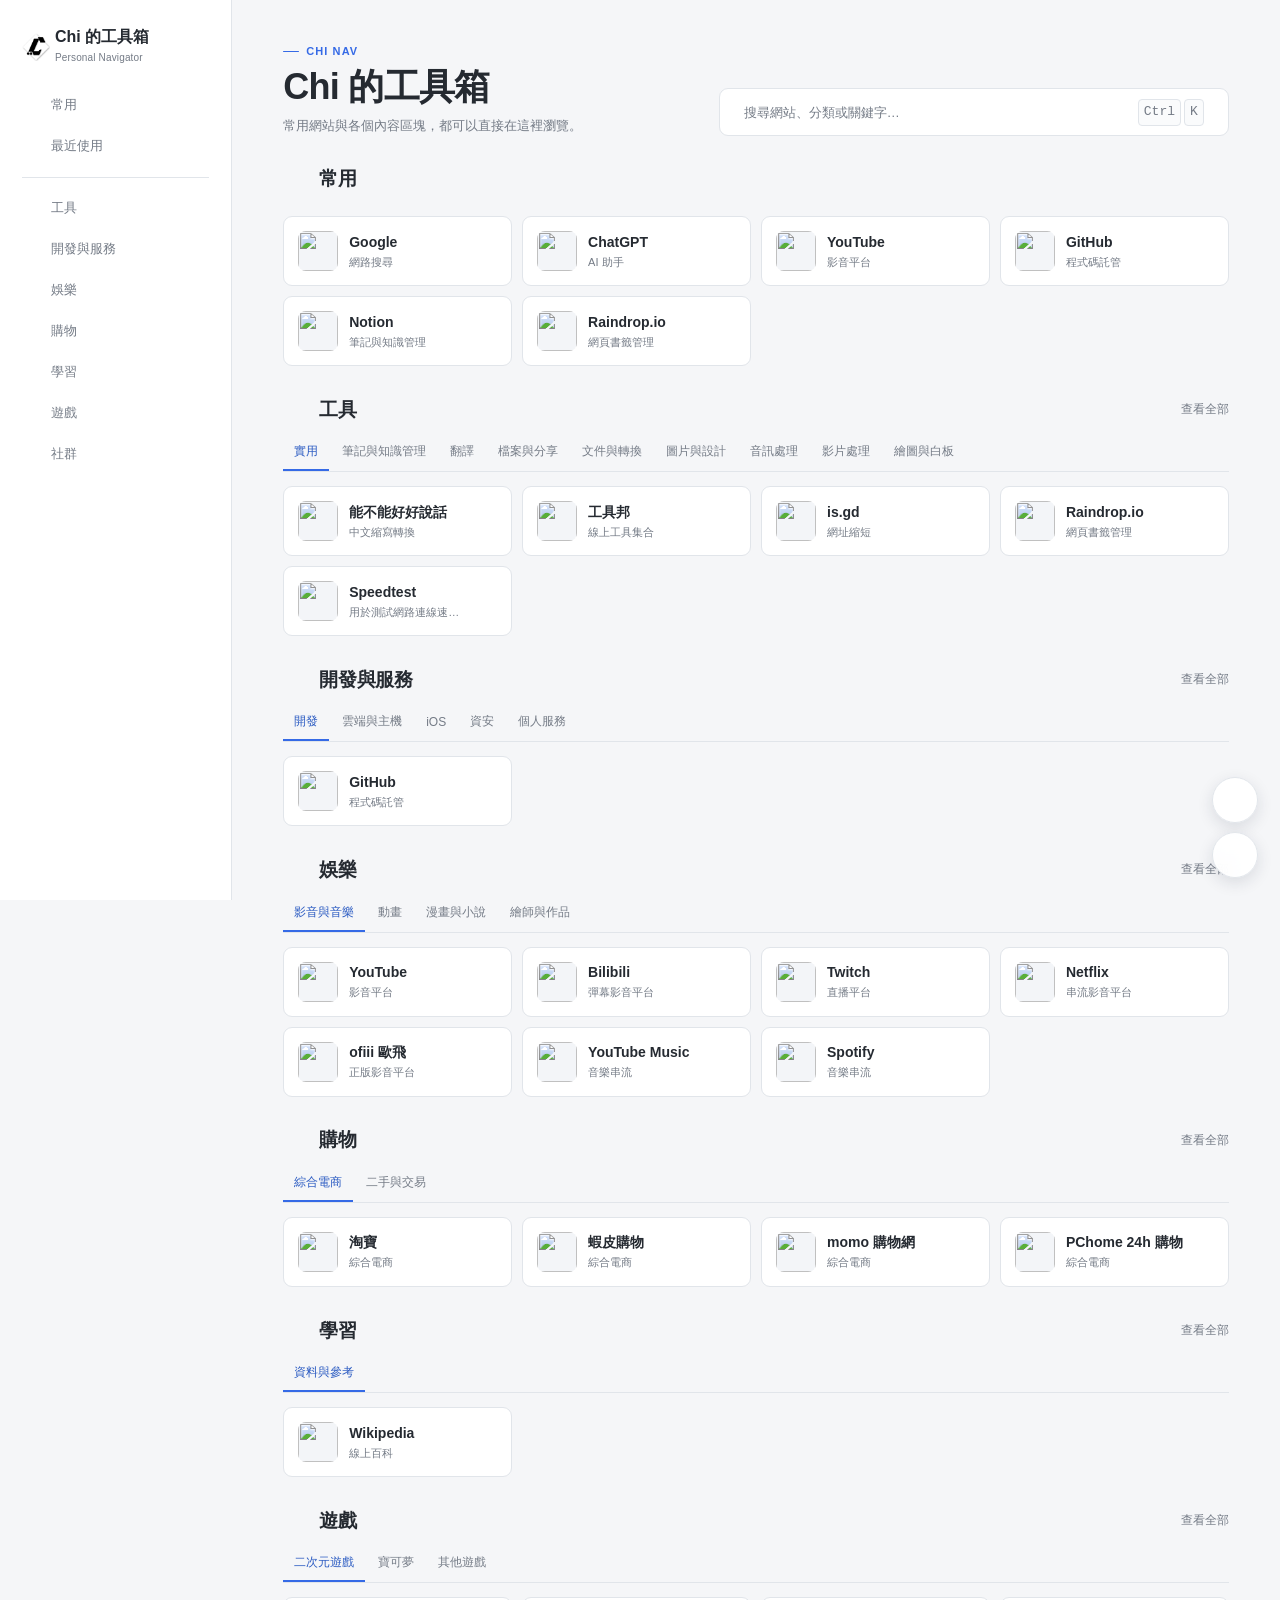
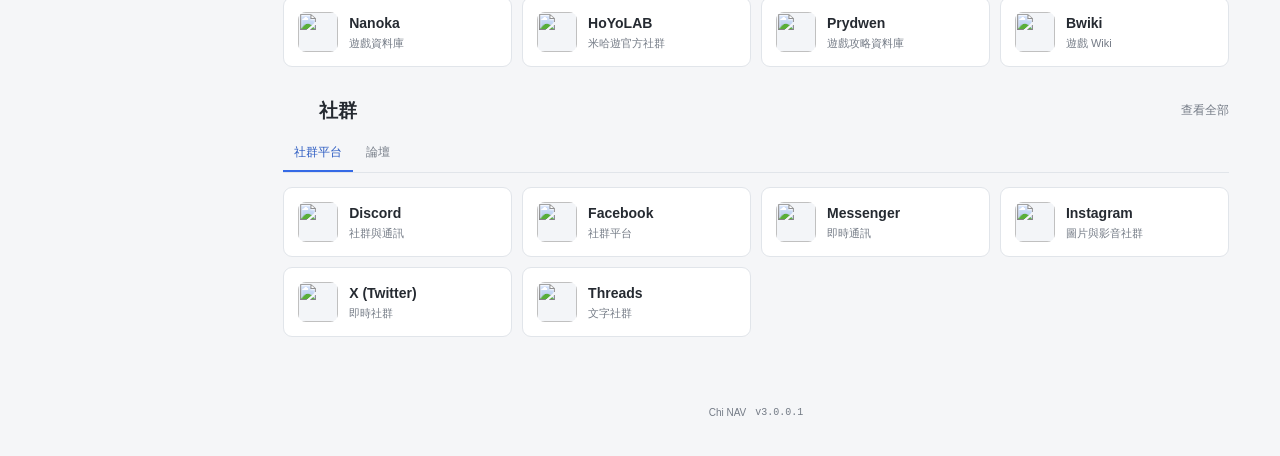
==== index.html @ 9d5bc35b "chore: sync NAV version" ====
<!DOCTYPE html>
<html lang="zh-TW">
<head>
<meta charset="UTF-8">
<meta name="viewport" content="width=device-width, initial-scale=1.0">
<meta name="theme-color" content="#f5f6f8">
<meta name="description" content="Chi 的個人網站導航與常用工具箱">
<meta name="apple-mobile-web-app-capable" content="yes">
<meta name="apple-mobile-web-app-status-bar-style" content="default">
<meta name="apple-mobile-web-app-title" content="Chi NAV">
<meta name="mobile-web-app-capable" content="yes">
<meta name="application-name" content="Chi NAV">
<link rel="manifest" href="manifest.json?v=3.0.0.1">
<link rel="icon" type="image/png" href="assets/icon/icon-wb.png?v=3.0.0.1">
<link rel="apple-touch-icon" href="assets/icon/icon-wb.png?v=3.0.0.1">
<title>Chi 的工具箱</title>
<link rel="stylesheet" href="https://cdnjs.cloudflare.com/ajax/libs/font-awesome/3.0.0.1/css/all.min.css" crossorigin="anonymous" referrerpolicy="no-referrer">
<link rel="stylesheet" href="css/style.css?v=3.0.0.1">
<link rel="stylesheet" href="css/responsive.css?v=3.0.0.1">
<link rel="stylesheet" href="css/theme.css?v=3.0.0.1">
<link rel="stylesheet" href="css/update.css?v=3.0.0.1">
<link rel="stylesheet" href="css/card-tooltip.css?v=3.0.0.1">
<link rel="stylesheet" href="css/enhancements.css?v=3.0.0.1">
<link rel="stylesheet" href="css/loading.css?v=3.0.0.1">
<link rel="stylesheet" href="css/category-page.css?v=3.0.0.1">
<link rel="stylesheet" href="css/design-system.css?v=3.0.0.1">
<link rel="stylesheet" href="css/card-layout.css?v=3.0.0.1">
<script src="js/theme.js?v=3.0.0.1"></script>
</head>
<body>
<aside class="sidebar">
  <div class="brand" id="brand-home" role="button" tabindex="0" aria-label="回到首頁"><div class="brand-mark"><img class="brand-icon brand-icon-light" src="assets/icon/icon-bw.png" alt=""><img class="brand-icon brand-icon-dark" src="assets/icon/icon-wb.png" alt=""><i class="fa-solid fa-grip-lines-vertical sidebar-open-icon" aria-hidden="true"></i></div><div><h1>Chi 的工具箱</h1><p>Personal Navigator</p></div></div>
  <button class="sidebar-toggle" id="sidebar-toggle" type="button" aria-label="收合側邊欄" title="收合側邊欄"><i class="fa-solid fa-grip-lines-vertical" aria-hidden="true"></i></button>
  <nav class="nav-menu" id="js-nav-menu" aria-label="網站分類"></nav>
</aside>
<main id="home" class="main-content">
  <header class="topbar"><div class="page-intro"><span class="eyebrow">CHI NAV</span><h2>Chi 的工具箱</h2><p>常用網站與各個內容區塊，都可以直接在這裡瀏覽。</p></div><div class="search-box" role="search"><i class="fa-solid fa-magnifying-glass" aria-hidden="true"></i><input id="search-input" type="search" placeholder="搜尋網站、分類或關鍵字…" autocomplete="off" aria-label="搜尋網站、分類或關鍵字"><button class="search-clear" id="search-clear" type="button" aria-label="清除搜尋"><i class="fa-solid fa-xmark"></i></button><span class="shortcut"><kbd>Ctrl</kbd><kbd>K</kbd></span><span id="search-result-info" aria-live="polite"></span></div></header>
  <div id="js-main-content" aria-live="polite" aria-busy="true"><div class="app-loading" role="status" aria-label="正在載入 NAV"><div class="app-loading-stage"><div class="app-loading-ring app-loading-ring-a"></div><div class="app-loading-ring app-loading-ring-b"></div><div class="app-loading-core"><span class="app-loading-logo">◇</span></div><div class="app-loading-orbit-dot app-loading-orbit-dot-a"></div><div class="app-loading-orbit-dot app-loading-orbit-dot-b"></div><div class="app-loading-orbit-dot app-loading-orbit-dot-c"></div></div><div class="app-loading-brand">Chi NAV</div><div class="app-loading-text">正在準備你的導航<span class="app-loading-ellipsis" aria-hidden="true"><i></i><i></i><i></i></span></div><div class="app-loading-progress" aria-hidden="true"><span></span></div></div></div>
  <footer class="site-footer"><span>Chi NAV</span><span id="site-version">v3.0.0.1</span></footer>
</main>
<div class="command-palette" id="command-palette" aria-hidden="true"><div class="command-backdrop" data-command-close></div><section class="command-dialog" role="dialog" aria-modal="true" aria-labelledby="command-title"><div class="command-head"><i class="fa-solid fa-terminal" aria-hidden="true"></i><span id="command-title" class="sr-only">搜尋網站與指令</span><input id="command-input" type="search" placeholder="輸入網站、分類或指令…" autocomplete="off" aria-label="Command Palette"><button type="button" data-command-close aria-label="關閉"><i class="fa-solid fa-xmark"></i></button></div><div class="command-hint" id="command-hint">↑ ↓ 選擇　·　Enter 開啟　·　Esc 關閉</div><div class="command-results" id="command-results"></div></section></div>
<div class="toast" id="js-toast" role="status"><div class="toast-title"><i class="fa-solid fa-circle-check" aria-hidden="true"></i><span>腳本已複製</span></div><div class="toast-desc">請到對應網頁開啟 Console 後貼上執行。</div></div>
<div class="update-toast" id="update-toast" role="status" aria-live="polite"><div><strong>發現新版本</strong><span id="update-version">網站已更新</span></div><div class="update-actions"><button id="update-reload" type="button">立即更新</button><button id="update-close" type="button" class="update-close" aria-label="關閉更新提示">關閉</button></div></div>
<script src="js/utils.js?v=3.0.0.1"></script><script src="js/data.js?v=3.0.0.1"></script><script src="js/storage.js?v=3.0.0.1"></script><script src="js/update.js?v=3.0.0.1"></script><script src="js/search.js?v=3.0.0.1"></script><script src="js/navigation.js?v=3.0.0.1"></script><script src="js/render.js?v=3.0.0.1"></script><script src="js/app.js?v=3.0.0.1"></script><script src="js/card-tooltip.js?v=3.0.0.1"></script><script src="js/bootstrap.js?v=3.0.0.1"></script>
</body>
</html>
---- css/style.css ----
:root{color-scheme:light;--bg:#f4f6f8;--surface:#ffffff;--surface-soft:#f8fafc;--surface-tint:#f1f5fb;--border:#d9e0e8;--border-hover:#b8c4d3;--text:#202832;--muted:#697586;--accent:#356ae6;--accent-soft:#edf3ff;--accent-strong:#2453bd;--gold:#c28b18;--success:#2d7d51;--rose:#c45d78;--teal:#16847b;--purple:#7656b3;--shadow:0 5px 18px rgba(31,48,71,.07)}html[data-theme="dark"]{color-scheme:dark;--bg:#15181d;--surface:#1d2229;--surface-soft:#222831;--surface-tint:#202832;--border:#303945;--border-hover:#475465;--text:#e8ecf2;--muted:#9aa5b4;--accent:#7fa6ff;--accent-soft:#253653;--accent-strong:#a9c2ff;--gold:#e2b54f;--success:#67bd8c;--rose:#e88aa0;--teal:#54c2b8;--purple:#b19be5;--shadow:0 7px 22px rgba(0,0,0,.24)}*{box-sizing:border-box;margin:0;padding:0}html{scroll-behavior:smooth}body{min-height:100vh;background:radial-gradient(circle at 88% 0%,rgba(53,106,230,.055),transparent 28%),var(--bg);color:var(--text);font-family:-apple-system,BlinkMacSystemFont,"Segoe UI",Roboto,"Helvetica Neue",Arial,"Microsoft JhengHei",sans-serif;line-height:1.6;transition:background-color .18s,color .18s}.sidebar{position:fixed;left:0;top:0;bottom:0;width:232px;padding:22px 14px;background:color-mix(in srgb,var(--surface) 94%,var(--accent-soft));border-right:1px solid var(--border);z-index:20;overflow-y:auto;display:flex;flex-direction:column}.brand{display:flex;align-items:center;gap:11px;padding:5px 8px 22px;cursor:pointer}.brand-mark{width:38px;height:38px;border:0;border-radius:10px;display:grid;place-items:center;background:linear-gradient(135deg,var(--accent),#6e8fe8);color:#fff;font-weight:800;font-size:16px;box-shadow:0 4px 10px rgba(53,106,230,.2)}.brand h1{font-size:16px;line-height:1.25;font-weight:750}.brand p{margin-top:3px;color:var(--muted);font-size:10px}.nav-menu{display:flex;flex-direction:column;gap:3px;flex:1}.nav-item{display:flex;align-items:center;gap:10px;min-height:39px;padding:8px 10px;border-radius:8px;color:var(--muted);text-decoration:none;font-size:13px;cursor:pointer;transition:.16s}.nav-item i{width:17px;text-align:center;font-size:12px;color:var(--muted);transition:.16s}.nav-item:hover{background:var(--surface-tint);color:var(--text)}.nav-item.active{background:var(--accent-soft);color:var(--accent-strong);font-weight:700;box-shadow:inset 3px 0 0 var(--accent)}.nav-item.active i{color:var(--accent)}.nav-divider{height:1px;background:var(--border);margin:9px 8px}.theme-control{margin-top:auto;padding:13px 8px 2px;border-top:1px solid var(--border)}.theme-label{display:block;margin-bottom:7px;color:var(--muted);font-size:10px;font-weight:700;letter-spacing:.4px}.theme-select{width:100%;height:35px;padding:0 30px 0 10px;border:1px solid var(--border);border-radius:8px;background:var(--surface);color:var(--text);font:600 11px inherit;outline:0;cursor:pointer}.theme-select:focus{border-color:var(--accent);box-shadow:0 0 0 3px var(--accent-soft)}main{position:relative;margin-left:232px;width:calc(100% - 232px);max-width:1540px;padding:42px clamp(24px,4vw,64px) 38px;min-height:100vh;display:flex;flex-direction:column}.topbar{display:grid;grid-template-columns:minmax(0,1fr) minmax(320px,510px);align-items:end;gap:38px;margin-bottom:27px}.eyebrow{display:inline-flex;align-items:center;gap:7px;color:var(--accent);font-size:10px;font-weight:750;letter-spacing:1.35px;margin-bottom:7px}.eyebrow:before{content:"";width:18px;height:2px;border-radius:2px;background:var(--accent)}.page-intro h2{font-size:clamp(29px,3vw,40px);line-height:1.12;letter-spacing:-.8px;font-weight:760}.page-intro p{margin-top:8px;color:var(--muted);font-size:13px}.search-box{height:48px;display:flex;align-items:center;gap:10px;padding:0 12px 0 14px;background:var(--surface);border:1px solid var(--border);border-radius:10px;box-shadow:0 3px 12px rgba(31,48,71,.045);transition:.16s}.search-box:focus-within{border-color:#9bb2e5;box-shadow:0 0 0 3px var(--accent-soft)}.search-box>i{color:var(--accent);font-size:13px}.search-box input{min-width:0;flex:1;border:0;outline:0;background:transparent;color:var(--text);font-size:13px}.search-box input::placeholder{color:var(--muted)}.shortcut{display:flex;gap:3px}.shortcut kbd{padding:2px 5px;border:1px solid var(--border);border-radius:4px;color:var(--muted);background:var(--surface-soft);font:10px/1.2 inherit;white-space:nowrap}#search-result-info{color:var(--muted);font-size:10px;white-space:nowrap}.page-tabs{display:flex;gap:6px;overflow-x:auto;padding:2px 1px 12px;margin-bottom:6px;scrollbar-width:none}.page-tab{display:inline-flex;align-items:center;gap:6px;flex:0 0 auto;padding:8px 12px;border:1px solid var(--border);border-radius:8px;background:var(--surface);color:var(--muted);font:650 12px/1.2 inherit;cursor:pointer;transition:.16s}.page-tab:hover{border-color:var(--border-hover);color:var(--text);transform:translateY(-1px)}.page-tab.active{border-color:#a8bde8;background:var(--accent-soft);color:var(--accent-strong);box-shadow:0 2px 8px rgba(53,106,230,.08)}.page-tab i{font-size:10px}.section{margin-bottom:28px;scroll-margin-top:20px}.section-header{display:flex;align-items:center;gap:9px;margin-bottom:13px;font-size:19px;font-weight:750}.section-header i{color:var(--accent);font-size:13px}.home-block{position:relative;overflow:hidden;margin:0 0 22px;padding:20px;background:var(--surface);border:1px solid var(--border);border-radius:12px;box-shadow:var(--shadow)}.home-block:before{content:"";position:absolute;left:0;top:0;width:100%;height:3px;background:linear-gradient(90deg,var(--accent),var(--teal),var(--purple));opacity:.8}.home-block-header{display:flex;align-items:flex-end;justify-content:space-between;gap:16px;margin-bottom:13px;padding-top:2px}.home-block-eyebrow{display:block;color:var(--muted);font-size:9px;font-weight:700;letter-spacing:1.2px;margin-bottom:3px}.home-block-header h3{display:flex;align-items:center;gap:8px;font-size:18px;line-height:1.25}.home-block-header h3 i{color:var(--accent);font-size:13px}.home-block-page{padding:4px 7px;border-radius:5px;background:var(--surface-tint);color:var(--muted);font-size:9px;font-weight:700;white-space:nowrap}.home-block-tabs{display:flex;gap:5px;overflow-x:auto;padding:0 1px 10px;margin-bottom:1px;scrollbar-width:none;border-bottom:1px solid var(--border)}.home-block-body>.game-frame,.home-block-body>.content-frame{margin:0}.home-block-body .content-frame,.home-block-body .game-frame{padding:16px;background:var(--surface-tint);border:1px solid transparent;box-shadow:none;border-radius:8px}.home-block .grid{grid-template-columns:repeat(auto-fill,minmax(220px,1fr))}.term-container{margin-bottom:24px}.term-title{display:flex;align-items:center;gap:7px;margin-bottom:9px;color:var(--muted);font-size:12px;font-weight:700}.term-title:before{content:"";width:4px;height:4px;border-radius:50%;background:var(--teal)}.grid{display:grid;grid-template-columns:repeat(auto-fill,minmax(240px,1fr));gap:10px}.content-frame,.game-frame,.search-result-frame{background:var(--surface);border:1px solid var(--border);border-radius:10px;padding:18px;box-shadow:0 2px 10px rgba(31,48,71,.035)}.game-frame{background:var(--surface-tint);border-color:var(--border)}.game-frame-title{display:flex;align-items:center;gap:8px;margin-bottom:15px;font-size:17px;font-weight:750}.game-frame-title i{color:var(--accent)}.game-frame-title small{margin-left:2px;padding:3px 6px;border-radius:5px;background:var(--surface);color:var(--muted);font-size:9px;font-weight:700}.card{position:relative;min-width:0;width:100%;height:100%;padding:13px;background:var(--surface);border:1px solid var(--border);border-radius:9px;color:var(--text);cursor:pointer;display:flex;flex-direction:column;justify-content:flex-start;gap:7px;transition:.16s}.card:hover{background:var(--surface);border-color:#aebbd0;transform:translateY(-2px);box-shadow:0 7px 18px rgba(31,48,71,.08)}.card-top{display:flex;align-items:center;gap:9px;min-width:0;padding-right:34px}.card-logo-container{width:32px;height:32px;flex:0 0 32px;border-radius:8px;display:grid;place-items:center;overflow:hidden;background:var(--surface-tint)}.card-logo{display:block;width:100%;height:100%;object-fit:cover}.avatar-fallback{width:100%;height:100%;display:grid;place-items:center;font-size:13px;font-weight:700}.card-title{min-width:0;font-size:13px;font-weight:700;line-height:1.35;overflow-wrap:anywhere;word-break:break-word}.card-desc{min-width:0;color:var(--muted);font-size:11.5px;line-height:1.5;display:-webkit-box;-webkit-box-orient:vertical;-webkit-line-clamp:2;overflow:hidden;overflow-wrap:anywhere;word-break:break-word}.favorite-btn{position:absolute;top:8px;right:8px;width:26px;height:26px;border:0;border-radius:7px;background:transparent;color:var(--muted);display:grid;place-items:center;cursor:pointer;font-size:12px;z-index:2}.favorite-btn:hover{background:var(--accent-soft);color:var(--gold)}.favorite-btn.is-favorite{color:var(--gold)}.copy-badge{position:absolute;right:8px;bottom:8px;padding:2px 5px;border-radius:4px;background:var(--surface-tint);color:var(--muted);font-size:8px;font-weight:700}.quick-section{margin-bottom:28px}.quick-section .section-header{font-size:16px;margin-bottom:11px}.quick-section .grid{grid-template-columns:repeat(auto-fill,minmax(220px,1fr))}.quick-section .card{border-color:var(--border)}.empty-state{padding:24px 14px;border:1px dashed var(--border);border-radius:8px;color:var(--muted);font-size:12px;text-align:center}.site-footer{margin-top:auto;padding:38px 0 7px;display:flex;justify-content:center;align-items:center;gap:9px;color:var(--muted);font-size:10px}.site-footer span:last-child{color:var(--muted);font-family:ui-monospace,SFMono-Regular,Menlo,monospace}.toast{position:fixed;right:20px;bottom:20px;width:min(340px,calc(100vw - 28px));padding:12px 14px;background:var(--surface);border:1px solid var(--border);border-left:3px solid var(--success);border-radius:9px;box-shadow:0 10px 30px rgba(0,0,0,.14);transform:translateY(150%);opacity:0;transition:.2s;z-index:100}.toast.show{transform:translateY(0);opacity:1}.toast-title{display:flex;gap:7px;align-items:center;font-size:12px;font-weight:700}.toast-title i{color:var(--success)}.toast-desc{margin-top:3px;color:var(--muted);font-size:10px}.app-loading{min-height:360px;display:flex;flex-direction:column;align-items:center;justify-content:center;text-align:center;color:var(--muted);user-select:none}.app-loading-orbit{position:relative;width:82px;height:82px;display:grid;place-items:center;margin-bottom:14px}.app-loading-orbit:before{content:"";position:absolute;inset:7px;border:1px solid var(--border);border-top-color:var(--accent);border-right-color:color-mix(in srgb,var(--accent) 35%,transparent);border-radius:50%;animation:app-loading-spin 1.7s linear infinite}.app-loading-orbit:after{content:"";position:absolute;inset:17px;border:1px dashed color-mix(in srgb,var(--accent) 32%,transparent);border-radius:50%;animation:app-loading-spin-reverse 2.8s linear infinite}.app-loading-icon{position:relative;z-index:2;color:var(--accent);font-size:31px;font-weight:500;line-height:1;animation:app-loading-breathe 1.8s ease-in-out infinite}.app-loading-dot{position:absolute;width:5px;height:5px;border-radius:50%;background:var(--accent);animation:app-loading-dot 1.4s ease-in-out infinite}.app-loading-dot:nth-of-type(1){top:1px;left:50%;transform:translateX(-50%);animation-delay:0s}.app-loading-dot:nth-of-type(2){right:4px;bottom:16px;animation-delay:.18s}.app-loading-dot:nth-of-type(3){left:4px;bottom:16px;animation-delay:.36s}.app-loading-brand{font-size:14px;font-weight:750;letter-spacing:1.1px;color:var(--text);margin-bottom:2px}.app-loading-text{display:flex;align-items:baseline;justify-content:center;min-height:20px;font-size:11px;color:var(--muted)}.app-loading-ellipsis{display:inline-flex;gap:3px;margin-left:4px;vertical-align:middle}.app-loading-ellipsis i{width:3px;height:3px;border-radius:50%;background:currentColor;opacity:.25;animation:app-loading-pulse 1.2s ease-in-out infinite}.app-loading-ellipsis i:nth-child(2){animation-delay:.16s}.app-loading-ellipsis i:nth-child(3){animation-delay:.32s}@keyframes app-loading-spin{to{transform:rotate(360deg)}}@keyframes app-loading-spin-reverse{to{transform:rotate(-360deg)}}@keyframes app-loading-breathe{0%,100%{transform:scale(.92);opacity:.72}50%{transform:scale(1.08);opacity:1}}@keyframes app-loading-dot{0%,100%{transform:scale(.7);opacity:.35}50%{transform:scale(1.25);opacity:1}}@keyframes app-loading-pulse{0%,100%{transform:translateY(0);opacity:.25}50%{transform:translateY(-2px);opacity:1}}@media (prefers-reduced-motion:reduce){.app-loading-orbit:before,.app-loading-orbit:after,.app-loading-icon,.app-loading-dot,.app-loading-ellipsis i{animation:none}}
---- css/responsive.css ----
@media(max-width:1050px){.sidebar{width:204px}main{margin-left:204px;width:calc(100% - 204px)}.topbar{grid-template-columns:1fr}.search-box{max-width:none}.grid{grid-template-columns:repeat(auto-fill,minmax(220px,1fr))}}
@media(max-width:720px){body{overflow-x:hidden;background:var(--bg)}.sidebar{position:sticky;top:0;bottom:auto;width:100%;height:auto;padding:10px 12px;background:var(--surface);border-right:0;border-bottom:1px solid var(--border)}.brand{padding:0 3px 10px}.brand-mark{width:32px;height:32px;border-radius:8px;font-size:14px}.brand h1{font-size:15px}.brand p{display:none}.nav-menu{flex:initial;flex-direction:row;gap:3px;overflow-x:auto;overflow-y:hidden;scrollbar-width:none;padding-bottom:1px}.nav-menu::-webkit-scrollbar{display:none}.nav-item{flex:0 0 auto;min-height:34px;padding:7px 9px;border-radius:6px;font-size:12px}.nav-item i{display:none}.nav-divider{display:none}.theme-control{margin-top:8px;padding:8px 3px 0;border-top:1px solid var(--border)}.theme-label{display:inline-block;margin:0 7px 0 0}.theme-select{width:calc(100% - 58px);height:32px;vertical-align:middle}.theme-select option{background:var(--surface);color:var(--text)}main{margin-left:0;width:100%;padding:24px 13px 22px;min-height:calc(100vh - 95px)}.topbar{gap:17px;margin-bottom:15px}.page-intro h2{font-size:28px}.page-intro p{font-size:12px}.search-box{height:44px;padding-left:12px}.shortcut{display:none!important}.page-tabs{margin-bottom:4px;padding-bottom:9px}.page-tab{padding:7px 10px;font-size:11px}.section{margin-bottom:20px}.home-block{margin-bottom:14px;padding:13px;border-radius:9px}.home-block-header{margin-bottom:10px}.home-block-header h3{font-size:16px}.home-block-eyebrow{font-size:8px}.home-block-page{font-size:8px}.home-block-tabs{padding-bottom:9px}.home-block-body .content-frame,.home-block-body .game-frame{padding:12px;border-radius:6px}.home-block .grid{grid-template-columns:1fr}.grid{grid-template-columns:1fr;gap:8px}.content-frame,.game-frame,.search-result-frame{padding:13px;border-radius:8px}.game-frame-title{margin-bottom:12px;font-size:15px}.term-container{margin-bottom:20px}.card{width:100%;min-width:0;padding:12px;border-radius:8px}.card-top{width:100%;min-width:0;padding-right:32px;align-items:flex-start}.card-logo-container{width:30px;height:30px;flex-basis:30px}.card-title{font-size:13px;line-height:1.45;white-space:normal;overflow:visible}.card-desc{font-size:11px;line-height:1.5}.favorite-btn{top:8px;right:8px}.copy-badge{right:8px;bottom:8px}.site-footer{padding:30px 0 5px;font-size:9px}.toast{right:14px;bottom:14px}}
@media(prefers-reduced-motion:reduce){html{scroll-behavior:auto}.card,.nav-item,.search-box,.favorite-btn,.page-tab{transition:none}}
---- css/theme.css ----
:root{--bg:#f5f6f8;--surface:#fff;--surface-soft:#fafbfc;--surface-tint:#f5f7fa;--border:#e5e8ed;--border-hover:#c8d0da;--text:#20252d;--muted:#707987;--accent:#356ae6;--accent-soft:#edf3ff;--accent-strong:#356ae6;--shadow:0 2px 10px rgba(24,36,54,.055)}
html[data-theme="dark"]{--bg:#17191d;--surface:#1e2126;--surface-soft:#23272d;--surface-tint:#20242a;--border:#30353d;--border-hover:#4a5360;--text:#edf0f4;--muted:#9da5b1;--accent:#82a7ff;--accent-soft:#263653;--accent-strong:#82a7ff;--shadow:0 4px 14px rgba(0,0,0,.22)}
body{background:var(--bg);color:var(--text)}
.sidebar{background:var(--surface);border-right:1px solid var(--border);box-shadow:none}.brand{padding-bottom:25px}.brand-mark{background:var(--text);box-shadow:none;border-radius:9px}.brand p{letter-spacing:.15px}.nav-menu{gap:2px}.nav-item{color:var(--muted);border-radius:7px}.nav-item i{color:currentColor}.nav-item:hover{background:var(--surface-soft);color:var(--text)}.nav-item.active{background:var(--accent-soft);color:var(--accent);box-shadow:none}.nav-divider{background:var(--border)}main{background:var(--bg)}.eyebrow{color:var(--accent)}.eyebrow:before{background:var(--accent)}.page-intro h2{letter-spacing:-.6px}.page-intro p{color:var(--muted)}
.search-box{background:var(--surface);border:1px solid var(--border);box-shadow:var(--shadow);border-radius:9px}.search-box:focus-within{border-color:color-mix(in srgb,var(--accent) 50%,var(--border));box-shadow:0 0 0 3px var(--accent-soft)}.search-box>i{color:var(--muted)}.search-box input{color:var(--text)}.shortcut kbd{border-color:var(--border);background:var(--surface-soft)}.page-tabs{border-bottom:1px solid var(--border)}.page-tab{background:transparent;border-color:transparent;color:var(--muted);border-radius:7px}.page-tab:hover{background:var(--surface);border-color:var(--border);color:var(--text);transform:none}.page-tab.active{background:var(--accent-soft);border-color:transparent;color:var(--accent);box-shadow:none}
.section{margin-bottom:38px}.section-header{font-size:20px;margin-bottom:17px}.section-header i{color:var(--accent)}.home-block{margin:0 0 32px;padding:0;background:transparent;border:0;border-radius:0;box-shadow:none;overflow:visible}.home-block:before{display:none}.home-block-header{margin-bottom:12px;padding:0;align-items:baseline}.home-block-eyebrow{color:var(--muted);font-size:9px;letter-spacing:1.1px}.home-block-header h3{font-size:18px}.home-block-header h3 i{color:var(--muted)}.home-block-page{background:transparent;color:var(--muted);padding:0}.home-block-tabs{border-bottom:1px solid var(--border);padding-bottom:8px;margin-bottom:10px}.home-block-body{padding:0}.home-block-body>.content-frame,.home-block-body>.game-frame{background:transparent;border:0;box-shadow:none;padding:0;border-radius:0}.home-block .grid{grid-template-columns:repeat(auto-fill,minmax(225px,1fr))}.term-container{margin-bottom:27px}.term-title{font-size:12px;color:var(--muted);margin-bottom:10px}.term-title:before{width:5px;height:5px;background:var(--accent)}
.content-frame,.game-frame,.search-result-frame{background:transparent;border:0;box-shadow:none;border-radius:0;padding:0}.game-frame{background:transparent}.game-frame-title{font-size:16px;margin-bottom:12px}.game-frame-title i{color:var(--muted)}.game-frame-title small{background:var(--surface);border:1px solid var(--border)}.grid{gap:9px}.card{background:var(--surface);border:1px solid var(--border);border-radius:9px;box-shadow:var(--shadow);padding:13px;transition:transform .16s ease,box-shadow .16s ease,border-color .16s ease,background-color .16s ease}.card:hover{background:var(--surface);border-color:color-mix(in srgb,var(--accent) 24%,var(--border));transform:translateY(-2px);box-shadow:0 6px 18px rgba(24,36,54,.09)}.card-logo-container{background:var(--surface-soft)}.card-desc{color:var(--muted)}.favorite-btn{color:#9aa2ad}.favorite-btn:hover{background:var(--accent-soft)}.copy-badge{background:var(--surface-soft);color:var(--muted)}.quick-section .section-header{font-size:16px}.empty-state{border-color:var(--border);background:var(--surface-soft)}.site-footer{color:var(--muted);padding-top:42px}.toast{background:var(--surface);border-color:var(--border)}
.floating-actions{position:fixed;right:22px;bottom:22px;display:flex;flex-direction:column;gap:9px;z-index:2147483647;pointer-events:none;isolation:isolate}.floating-actions .back-to-top,.floating-actions .theme-float{pointer-events:auto}.floating-actions .back-to-top,.floating-actions .theme-float button{width:46px;height:46px;border:1px solid var(--border);border-radius:50%;background:color-mix(in srgb,var(--surface) 92%,transparent);color:var(--muted);display:grid;place-items:center;padding:0;cursor:pointer;box-shadow:0 5px 16px rgba(24,36,54,.12);backdrop-filter:blur(10px);-webkit-backdrop-filter:blur(10px);transition:transform .18s ease,background-color .18s ease,border-color .18s ease,color .18s ease,box-shadow .18s ease}.floating-actions .back-to-top:hover,.floating-actions .theme-float button:hover{transform:translateY(-2px);background:var(--surface);border-color:color-mix(in srgb,var(--accent) 28%,var(--border));color:var(--text);box-shadow:0 8px 20px rgba(24,36,54,.16)}.floating-actions .back-to-top i,.floating-actions .theme-float button i{font-size:14px}.floating-actions .theme-float button[data-theme="light"]{color:#b17800}.floating-actions .theme-float button[data-theme="dark"]{color:#6f8fdd}.floating-actions .theme-float button[data-theme="system"]{color:var(--accent)}.floating-actions .back-to-top:active,.floating-actions .theme-float button:active{transform:scale(.94)}
@media(max-width:720px){.sidebar{background:var(--surface);border-bottom:1px solid var(--border)}main{background:var(--bg)}.home-block{margin-bottom:26px}.home-block-header h3{font-size:16px}.floating-actions{right:14px;bottom:14px;gap:8px}.floating-actions .back-to-top,.floating-actions .theme-float button{width:43px;height:43px}.floating-actions .back-to-top i,.floating-actions .theme-float button i{font-size:13px}}
@media(prefers-reduced-motion:reduce){.card,.floating-actions .back-to-top,.floating-actions .theme-float button{transition:none}}
---- css/update.css ----
.update-toast{position:fixed;right:88px;bottom:20px;display:flex;align-items:center;gap:16px;padding:12px 14px;background:var(--surface);border:1px solid var(--border);border-left:3px solid var(--accent);border-radius:10px;box-shadow:0 10px 30px rgba(0,0,0,.14);transform:translateY(150%);opacity:0;pointer-events:none;transition:.2s;z-index:2147483646}.update-toast.show{transform:translateY(0);opacity:1;pointer-events:auto}.update-toast strong{display:block;font-size:12px}.update-toast span{display:block;margin-top:2px;color:var(--muted);font-size:10px}.update-actions{display:flex;align-items:center;gap:7px}.update-toast button{border:1px solid var(--accent);border-radius:7px;padding:7px 10px;background:var(--accent);color:#fff;font:650 11px inherit;cursor:pointer;white-space:nowrap}.update-toast button:hover{filter:brightness(.96)}.update-toast button:disabled{opacity:.7;cursor:wait}.update-toast .update-close{border-color:var(--border);background:var(--surface-soft);color:var(--muted)}.update-toast .update-close:hover{background:var(--surface);color:var(--text);filter:none}@media(max-width:720px){.update-toast{left:13px;right:68px;bottom:13px;justify-content:space-between;gap:10px}.update-actions{flex-shrink:0}}
---- css/card-tooltip.css ----
.home-block{overflow:visible}
.grid{overflow:visible}
.card{overflow:visible}
@media (hover:hover) and (pointer:fine){
  .card.has-url-tooltip:hover{z-index:30}
  .card-url-tooltip{
    position:absolute;
    left:0;
    top:calc(100% + 8px);
    z-index:40;
    width:max-content;
    max-width:min(420px,calc(100vw - 32px));
    padding:7px 10px;
    border:1px solid var(--border);
    border-radius:7px;
    background:var(--surface);
    color:var(--muted);
    box-shadow:0 8px 20px rgba(31,48,71,.12);
    font:500 10px/1.4 ui-monospace,SFMono-Regular,Menlo,Monaco,Consolas,"Liberation Mono","Courier New",monospace;
    white-space:nowrap;
    overflow:hidden;
    text-overflow:ellipsis;
    pointer-events:none;
    opacity:0;
    visibility:hidden;
    transform:translateY(-3px);
    transition:opacity .14s ease,transform .14s ease,visibility .14s ease;
  }
  .card-url-tooltip::before{
    content:"";
    position:absolute;
    left:14px;
    top:-5px;
    width:8px;
    height:8px;
    background:var(--surface);
    border-left:1px solid var(--border);
    border-top:1px solid var(--border);
    transform:rotate(45deg);
  }
  .card.has-url-tooltip:hover .card-url-tooltip{
    opacity:1;
    visibility:visible;
    transform:translateY(0);
  }
}
@media (max-width:720px){
  .card-url-tooltip{display:none!important}
}
---- css/enhancements.css ----
.sidebar{position:fixed;left:0;top:0;bottom:0;overflow:visible!important;z-index:100;transition:width .2s ease}.sidebar-toggle{position:absolute;top:16px;right:12px;width:30px;height:30px;margin:0;border:0;border-radius:8px;background:transparent;color:var(--muted);display:grid;place-items:center;cursor:pointer;opacity:.65;transition:background .15s ease,color .15s ease,opacity .15s ease}.sidebar-toggle:hover{background:var(--surface-soft);color:var(--text);opacity:1}.sidebar-toggle i{font-size:14px}.sidebar.collapsed{width:72px}.sidebar.collapsed .brand{justify-content:center;padding-left:0;padding-right:0}.sidebar.collapsed .brand>div:last-child,.sidebar.collapsed .nav-item span{display:none}.sidebar.collapsed .nav-item{justify-content:center;padding-left:8px;padding-right:8px}.sidebar.collapsed .nav-item i{width:auto}.brand-icon{width:28px;height:28px;display:block;object-fit:contain}.brand-icon-dark{display:none}.brand-mark{position:relative;width:28px;height:28px;display:grid;place-items:center;background:transparent!important;box-shadow:none!important;cursor:default}.brand{gap:5px;cursor:pointer;user-select:none;border-radius:9px;transition:background .15s ease,opacity .12s ease,transform .12s ease}.brand:hover{background:var(--surface-soft)}.brand:active{transform:scale(.985);opacity:.72}.brand:focus-visible{outline:2px solid var(--accent);outline-offset:3px}.brand:focus-visible:not(:focus){outline:none}.sidebar-open-icon{position:absolute;inset:0;display:none!important;place-items:center;font-size:15px;color:var(--muted)}.sidebar-toggle i{color:var(--muted)}.sidebar.collapsed .brand-mark{cursor:pointer}.sidebar.collapsed .brand:hover{background:transparent}.sidebar.collapsed .brand-icon{transition:opacity .15s ease}.sidebar.collapsed .brand-mark:hover .brand-icon,.sidebar.collapsed .brand-mark:focus-visible .brand-icon{opacity:0}.sidebar.collapsed .brand-mark:hover .sidebar-open-icon,.sidebar.collapsed .brand-mark:focus-visible .sidebar-open-icon{display:grid!important}.sidebar.collapsed .brand-mark:focus-visible{outline:2px solid var(--accent);outline-offset:2px}html[data-theme="dark"] .brand-icon-light{display:none}html[data-theme="dark"] .brand-icon-dark{display:block}html[data-theme="dark"] .sidebar-open-icon,html[data-theme="dark"] .sidebar-toggle i{color:#fff}.sidebar.collapsed+.main-content{margin-left:72px;width:calc(100% - 72px)}.sidebar.collapsed .sidebar-toggle{display:none}.search-clear{display:none;width:28px;height:28px;border:0;border-radius:6px;background:transparent;color:var(--muted);cursor:pointer}.search-clear:hover{background:var(--surface-soft);color:var(--text)}.search-box.has-value .search-clear{display:grid;place-items:center}.card-link,.copy-action{display:flex;flex:1;min-width:0;flex-direction:column;gap:7px;color:inherit;text-decoration:none;border:0;background:none;text-align:left;padding:0;cursor:pointer}.card-link:focus-visible,.copy-action:focus-visible,.favorite-btn:focus-visible,.sidebar-toggle:focus-visible,.search-clear:focus-visible{outline:2px solid var(--accent);outline-offset:2px}.recent-time{margin-top:auto;color:var(--muted);font-size:9px}.card.dragging{opacity:.45}.card.drag-over{border-color:var(--accent);box-shadow:0 0 0 2px var(--accent-soft)}.search-result-meta{margin:-4px 0 13px;color:var(--muted);font-size:11px}.search-result-meta strong{color:var(--text)}.card-logo{width:100%;height:100%;object-fit:contain;display:block}.card-logo-container{display:grid;place-items:center;overflow:hidden}.card-meta{font-size:10px;line-height:1.4;color:var(--muted);margin-top:-1px}.card-meta span{opacity:.55;margin:0 3px}.search-active{border-color:var(--accent)!important;box-shadow:0 0 0 3px var(--accent-soft),var(--shadow)!important;transform:translateY(-1px)}.sidebar.collapsed .nav-item[title]{position:relative}.sidebar.collapsed .nav-item[title]::after{content:attr(title);position:absolute;left:calc(100% + 10px);top:50%;transform:translateY(-50%) translateX(-3px);opacity:0;pointer-events:none;white-space:nowrap;padding:6px 9px;border:1px solid var(--border);border-radius:7px;background:var(--surface);color:var(--text);font-size:11px;box-shadow:0 6px 18px rgba(24,36,54,.12);transition:opacity .12s ease,transform .12s ease;z-index:1000}.sidebar.collapsed .nav-item[title]:hover::after,.sidebar.collapsed .nav-item[title]:focus-visible::after{opacity:1;transform:translateY(-50%) translateX(0)}.quick-launch{display:flex;gap:8px;flex-wrap:wrap;margin:0 0 18px}.quick-chip{display:inline-flex;align-items:center;gap:7px;padding:8px 12px;border:1px solid var(--border);border-radius:10px;background:var(--surface);color:var(--text);font:inherit;font-size:12px;cursor:pointer;box-shadow:var(--shadow);transition:transform .15s ease,border-color .15s ease,background .15s ease}.quick-chip:hover{transform:translateY(-1px);border-color:var(--accent);background:var(--surface-soft)}.quick-chip i{color:var(--accent)}.launcher-page{margin-bottom:28px}.launcher-page-head{margin-bottom:15px}.launcher-page-head h2{margin:4px 0 5px;font-size:24px;letter-spacing:-.02em}.launcher-page-head h2 i{margin-right:9px;color:var(--accent);font-size:.85em}.launcher-page-head p{margin:0;color:var(--muted);font-size:12px}.section-open{border:0;background:transparent;color:var(--muted);font:inherit;font-size:11px;cursor:pointer;padding:7px 9px;border-radius:7px}.section-open:hover{background:var(--surface-soft);color:var(--text)}.category-page{padding-bottom:30px}.back-home{border:1px solid var(--border);background:var(--surface);color:var(--muted);padding:7px 10px;border-radius:8px;font:inherit;font-size:11px;cursor:pointer;margin-bottom:18px}.back-home:hover{color:var(--text);border-color:var(--accent)}.category-tab-grid{display:grid;grid-template-columns:repeat(auto-fit,minmax(180px,1fr));gap:10px;margin-bottom:18px}.category-tab-card{position:relative;text-align:left;border:1px solid var(--border);border-radius:12px;background:var(--surface);color:var(--text);padding:14px 38px 14px 14px;cursor:pointer;box-shadow:var(--shadow)}.category-tab-card:hover{border-color:var(--accent);background:var(--surface-soft)}.category-tab-card span{display:block;font-weight:650}.category-tab-card small{display:block;color:var(--muted);margin-top:5px;font-size:10px}.category-tab-card i{position:absolute;right:13px;top:50%;transform:translateY(-50%);color:var(--muted)}.category-all{padding-top:2px}.mobile-launchbar{display:none}.command-palette{position:fixed;inset:0;z-index:2000;display:none}.command-palette.open{display:block}.command-backdrop{position:absolute;inset:0;background:rgba(12,18,28,.42);backdrop-filter:blur(3px)}.command-dialog{position:relative;width:min(680px,calc(100% - 28px));margin:11vh auto 0;border:1px solid var(--border);border-radius:16px;background:var(--surface);box-shadow:0 24px 70px rgba(20,30,45,.24);overflow:hidden}.command-head{display:flex;align-items:center;gap:10px;padding:14px;border-bottom:1px solid var(--border)}.command-head>i{color:var(--accent)}.command-head input{flex:1;min-width:0;border:0;outline:0;background:transparent;color:var(--text);font:inherit;font-size:15px}.command-head button{width:30px;height:30px;border:0;border-radius:7px;background:transparent;color:var(--muted);cursor:pointer}.command-head button:hover{background:var(--surface-soft);color:var(--text)}.command-hint{padding:8px 15px;color:var(--muted);font-size:10px;background:var(--surface-soft)}.command-results{max-height:min(55vh,520px);overflow:auto;padding:7px}.command-item{display:flex;width:100%;align-items:center;gap:11px;text-align:left;border:0;border-radius:10px;background:transparent;color:var(--text);padding:10px;cursor:pointer}.command-item:hover,.command-item.active{background:var(--surface-soft)}.command-icon{width:32px;height:32px;display:grid;place-items:center;border-radius:8px;background:var(--surface-soft);color:var(--accent);flex:none}.command-item span:nth-child(2){display:flex;flex-direction:column;min-width:0}.command-item strong{font-size:12px;font-weight:650}.command-item small{color:var(--muted);font-size:10px;margin-top:2px}.command-item kbd{margin-left:auto;color:var(--muted);font-size:10px}.command-empty{padding:30px;text-align:center;color:var(--muted);font-size:12px}@media(max-width:1050px) and (min-width:721px){.sidebar{width:204px}.sidebar.collapsed{width:72px}main{margin-left:204px;width:calc(100% - 204px)}.sidebar.collapsed+.main-content{margin-left:72px;width:calc(100% - 72px)}}@media(max-width:900px) and (min-width:721px){.sidebar{width:72px}.sidebar .brand{justify-content:center;padding-left:0;padding-right:0}.sidebar .brand>div:last-child,.sidebar .nav-item span{display:none}.sidebar .nav-item{justify-content:center;padding-left:8px;padding-right:8px}.sidebar .nav-item i{width:auto}.sidebar .sidebar-toggle{display:none}.sidebar+.main-content{margin-left:72px;width:calc(100% - 72px)}}@media(max-width:720px){.sidebar{position:sticky;top:0;bottom:auto;width:100%;height:auto;overflow:visible!important;transition:none}.sidebar-toggle{display:none}.sidebar.collapsed{width:100%}.sidebar.collapsed+.main-content{margin-left:0;width:100%}.quick-launch{margin:4px 0 13px;overflow-x:auto;flex-wrap:nowrap;padding-bottom:2px;scrollbar-width:none}.quick-launch::-webkit-scrollbar{display:none}.quick-chip{white-space:nowrap;padding:8px 11px}.launcher-page{margin-bottom:20px}.launcher-page-head h2{font-size:21px}.category-tab-grid{grid-template-columns:1fr 1fr}.mobile-launchbar{position:fixed;display:flex;left:10px;right:10px;bottom:10px;z-index:80;gap:4px;padding:6px;border:1px solid var(--border);border-radius:14px;background:color-mix(in srgb,var(--surface) 94%,transparent);backdrop-filter:blur(14px);box-shadow:0 8px 28px rgba(20,30,45,.16)}.mobile-launchbar .quick-chip{flex:1;justify-content:center;border:0;box-shadow:none;padding:8px 5px;font-size:10px}.mobile-launchbar .quick-chip i{font-size:13px}.main-content{padding-bottom:82px}.command-dialog{margin-top:7vh}.command-results{max-height:65vh}.recent-time{font-size:8px}.floating-actions .theme-float{position:fixed;right:14px;top:14px}.floating-actions .theme-float button{width:42px;height:42px}.brand-mark{background:transparent!important;box-shadow:none!important}.topbar{position:sticky;top:0;z-index:30;padding-top:10px;padding-bottom:10px;margin-left:-13px;margin-right:-13px;padding-left:13px;padding-right:13px;background:color-mix(in srgb,var(--bg) 94%,transparent);backdrop-filter:blur(12px);-webkit-backdrop-filter:blur(12px);border-bottom:1px solid color-mix(in srgb,var(--border) 70%,transparent)}.search-box{width:100%}.card-logo-container{width:34px;height:34px;flex-basis:34px}.card-title{font-weight:650}.card-meta{font-size:9px}}@media(prefers-reduced-motion:reduce){.sidebar,.quick-chip,.command-item,.brand{transition:none}}
main{padding-top:34px;padding-bottom:28px}.topbar{gap:28px;margin-bottom:22px}.search-box{min-height:48px;max-width:560px}.grid,.home-block .grid{grid-template-columns:repeat(auto-fill,minmax(205px,1fr));gap:11px}.section{margin-bottom:30px}.section-header{margin-bottom:13px}.term-container{margin-bottom:22px}.card{padding:12px;gap:6px;border-radius:10px}.card-top{gap:10px}.card-logo-container{width:34px;height:34px;flex-basis:34px;border-radius:8px}.card-title{font-size:12.5px}.card-desc{font-size:11px;line-height:1.45}.card-meta{font-size:9px}.favorite-btn{width:28px;height:28px;top:7px;right:7px}.card-link:focus-visible,.copy-action:focus-visible,.favorite-btn:focus-visible,.sidebar-toggle:focus-visible,.search-clear:focus-visible,.theme-select:focus-visible{outline:2px solid var(--accent);outline-offset:3px}.search-box:focus-within{transform:translateY(-1px)}#search-result-info{padding-left:2px}.empty-state{padding:32px 18px}.site-footer{padding-top:30px}html[data-theme="dark"] .card{border-color:#343c48}html[data-theme="dark"] .card:hover{border-color:#53627a}html[data-theme="dark"] .search-box{border-color:#353e4b}html[data-theme="dark"] .sidebar{border-right-color:#303844}@media(max-width:1050px) and (min-width:721px){.grid,.home-block .grid{grid-template-columns:repeat(auto-fill,minmax(195px,1fr))}.topbar{gap:20px}}@media(max-width:720px){main{padding-top:10px}.topbar{gap:12px;margin-bottom:12px;padding-top:9px;padding-bottom:9px}.page-intro h2{font-size:25px}.page-intro p{font-size:11px}.grid,.home-block .grid{grid-template-columns:repeat(2,minmax(0,1fr));gap:7px}.section{margin-bottom:24px}.term-container{margin-bottom:18px}.card{padding:10px;gap:5px}.card-top{gap:7px;padding-right:25px}.card-logo-container{width:30px;height:30px;flex-basis:30px;border-radius:7px}.card-title{font-size:11.5px;line-height:1.35}.card-desc{font-size:10px;line-height:1.4;-webkit-line-clamp:2}.card-meta{font-size:8px}.favorite-btn{width:24px;height:24px;top:6px;right:6px;font-size:11px}.copy-badge{right:6px;bottom:6px}.home-block{margin-bottom:22px}.home-block-header{margin-bottom:9px}.home-block-header h3{font-size:15px}.site-footer{padding-top:24px}}@media(max-width:360px){.grid,.home-block .grid{grid-template-columns:1fr}.card-title{font-size:12px}.card-desc{font-size:10.5px}}@media(hover:none){.card:hover{transform:none;box-shadow:var(--shadow)}.search-box:focus-within{transform:none}}
.app-loading,.app-error{min-height:260px;display:flex;flex-direction:column;align-items:center;justify-content:center;text-align:center;color:var(--muted)}.app-loading{gap:10px;font-size:12px}.app-loading-spinner{width:24px;height:24px;border:2px solid var(--border);border-top-color:var(--accent);border-radius:50%;animation:chi-nav-spin .8s linear infinite}.app-error{padding:30px 18px}.app-error-icon{width:42px;height:42px;display:grid;place-items:center;border-radius:12px;background:var(--surface-soft);color:var(--accent);font-size:18px;margin-bottom:12px}.app-error h3{margin:0;color:var(--text);font-size:16px}.app-error p{max-width:360px;margin:7px 0 15px;font-size:11px;line-height:1.6}.app-retry{border:1px solid var(--border);border-radius:9px;background:var(--surface);color:var(--text);padding:8px 13px;font:inherit;font-size:11px;cursor:pointer}.app-retry:hover{border-color:var(--accent);background:var(--surface-soft)}@keyframes chi-nav-spin{to{transform:rotate(360deg)}}@media(prefers-reduced-motion:reduce){.app-loading-spinner{animation:none}}
---- css/loading.css ----
.app-loading{position:relative;min-height:420px;display:flex;flex-direction:column;align-items:center;justify-content:center;text-align:center;color:var(--muted);user-select:none;overflow:hidden}.app-loading:before,.app-loading:after{content:"";position:absolute;border-radius:50%;pointer-events:none}.app-loading:before{width:460px;height:460px;background:radial-gradient(circle,rgba(53,106,230,.08),rgba(53,106,230,.025) 34%,transparent 68%);animation:nav-loader-glow 3.2s ease-in-out infinite}.app-loading:after{width:760px;height:760px;border:1px solid color-mix(in srgb,var(--accent) 6%,transparent);animation:nav-loader-drift 9s linear infinite}.app-loading-stage{position:relative;width:118px;height:118px;margin-bottom:20px;display:grid;place-items:center}.app-loading-ring{position:absolute;border-radius:50%;border:1px solid transparent}.app-loading-ring-a{inset:7px;border-top-color:var(--accent);border-right-color:color-mix(in srgb,var(--accent) 22%,transparent);animation:nav-loader-spin 2.1s cubic-bezier(.55,.1,.25,.9) infinite}.app-loading-ring-b{inset:19px;border-bottom-color:var(--teal);border-left-color:color-mix(in srgb,var(--teal) 18%,transparent);animation:nav-loader-spin-reverse 3.4s linear infinite}.app-loading-core{position:relative;z-index:2;width:62px;height:62px;border-radius:18px;display:grid;place-items:center;background:color-mix(in srgb,var(--surface) 92%,var(--accent-soft));border:1px solid var(--border);box-shadow:0 10px 35px color-mix(in srgb,var(--accent) 13%,transparent),inset 0 0 24px color-mix(in srgb,var(--accent) 5%,transparent);animation:nav-loader-core 2s ease-in-out infinite}.app-loading-logo{display:block;color:var(--accent);font-size:34px;font-weight:400;line-height:1;animation:nav-loader-logo 2s ease-in-out infinite}.app-loading-orbit-dot{position:absolute;z-index:3;width:6px;height:6px;border-radius:50%;background:var(--accent);box-shadow:0 0 10px color-mix(in srgb,var(--accent) 55%,transparent)}.app-loading-orbit-dot-a{top:4px;left:50%;animation:nav-loader-dot-a 2.1s linear infinite}.app-loading-orbit-dot-b{right:10px;bottom:22px;background:var(--teal);box-shadow:0 0 10px color-mix(in srgb,var(--teal) 55%,transparent);animation:nav-loader-dot-b 2.1s linear infinite}.app-loading-orbit-dot-c{left:10px;bottom:22px;background:var(--purple);box-shadow:0 0 10px color-mix(in srgb,var(--purple) 55%,transparent);animation:nav-loader-dot-c 2.1s linear infinite}.app-loading-brand{position:relative;z-index:2;font-size:15px;font-weight:760;letter-spacing:1.5px;color:var(--text);margin-bottom:3px}.app-loading-text{position:relative;z-index:2;display:flex;align-items:baseline;justify-content:center;min-height:21px;font-size:11px;color:var(--muted)}.app-loading-ellipsis{display:inline-flex;gap:3px;margin-left:5px}.app-loading-ellipsis i{width:3px;height:3px;border-radius:50%;background:currentColor;opacity:.25;animation:nav-loader-pulse 1.2s ease-in-out infinite}.app-loading-ellipsis i:nth-child(2){animation-delay:.15s}.app-loading-ellipsis i:nth-child(3){animation-delay:.3s}.app-loading-progress{position:relative;z-index:2;width:112px;height:2px;margin-top:17px;overflow:hidden;border-radius:2px;background:var(--border)}.app-loading-progress span{display:block;width:42%;height:100%;border-radius:inherit;background:linear-gradient(90deg,transparent,var(--accent),var(--teal),transparent);animation:nav-loader-progress 1.45s cubic-bezier(.4,0,.2,1) infinite}.app-loading.is-exiting{animation:nav-loader-exit .42s cubic-bezier(.4,0,.2,1) forwards}.app-loading.is-exiting .app-loading-stage{animation:nav-loader-stage-exit .42s cubic-bezier(.4,0,.2,1) forwards}.app-loading.is-exiting .app-loading-brand,.app-loading.is-exiting .app-loading-text,.app-loading.is-exiting .app-loading-progress{animation:nav-loader-content-exit .3s ease forwards}@keyframes nav-loader-spin{to{transform:rotate(360deg)}}@keyframes nav-loader-spin-reverse{to{transform:rotate(-360deg)}}@keyframes nav-loader-core{0%,100%{transform:scale(.96);box-shadow:0 10px 35px color-mix(in srgb,var(--accent) 10%,transparent),inset 0 0 24px color-mix(in srgb,var(--accent) 5%,transparent)}50%{transform:scale(1.04);box-shadow:0 14px 42px color-mix(in srgb,var(--accent) 18%,transparent),inset 0 0 28px color-mix(in srgb,var(--accent) 8%,transparent)}}@keyframes nav-loader-logo{0%,100%{transform:scale(.9) rotate(0);opacity:.7}50%{transform:scale(1.08) rotate(2deg);opacity:1}}@keyframes nav-loader-dot-a{to{transform:rotate(360deg) translateX(53px) rotate(-360deg)}}@keyframes nav-loader-dot-b{to{transform:rotate(360deg) translateX(53px) rotate(-360deg)}}@keyframes nav-loader-dot-c{to{transform:rotate(360deg) translateX(53px) rotate(-360deg)}}@keyframes nav-loader-glow{0%,100%{transform:scale(.92);opacity:.65}50%{transform:scale(1.08);opacity:1}}@keyframes nav-loader-drift{to{transform:rotate(360deg)}}@keyframes nav-loader-pulse{0%,100%{transform:translateY(0);opacity:.2}50%{transform:translateY(-2px);opacity:1}}@keyframes nav-loader-progress{0%{transform:translateX(-145%)}100%{transform:translateX(340%)}}@keyframes nav-loader-exit{to{opacity:0;transform:translateY(-12px)}}@keyframes nav-loader-stage-exit{to{transform:scale(.78);opacity:0}}@keyframes nav-loader-content-exit{to{transform:translateY(-5px);opacity:0}}@media(prefers-reduced-motion:reduce){.app-loading:before,.app-loading:after,.app-loading-ring,.app-loading-core,.app-loading-logo,.app-loading-orbit-dot,.app-loading-ellipsis i,.app-loading-progress span,.app-loading.is-exiting,.app-loading.is-exiting .app-loading-stage,.app-loading.is-exiting .app-loading-brand,.app-loading.is-exiting .app-loading-text,.app-loading.is-exiting .app-loading-progress{animation:none}.app-loading-progress span{width:100%}}
---- css/category-page.css ----
.category-page{max-width:none;margin:0;padding:0;background:transparent;border:0;border-radius:0;box-shadow:none}.category-page .launcher-page-head{margin:0 0 12px;padding:0;border:0}.category-page-search{width:100%;max-width:430px;margin:0 0 12px;min-height:44px;border-radius:9px;box-shadow:none}.category-page-search:focus-within{box-shadow:0 0 0 2px var(--accent-soft)}.category-subcategories{display:flex;align-items:center;gap:2px;min-width:0;overflow-x:auto;padding:2px 0 0;margin:0 0 12px;border:0;border-bottom:1px solid var(--border);scrollbar-width:none}.category-subcategories::-webkit-scrollbar{display:none}.category-subcategories .page-tab{border:0;border-bottom:2px solid transparent;border-radius:0;background:transparent;box-shadow:none;padding:8px 11px 9px;color:var(--muted);font-size:12px}.category-subcategories .page-tab:hover{background:transparent;color:var(--text)}.category-subcategories .page-tab.active{border-bottom-color:var(--accent);background:transparent;color:var(--accent-strong);box-shadow:none}.category-page-body{margin:0;padding:0;background:transparent;border:0;border-radius:0;box-shadow:none}.category-page-body .grid{gap:10px}.category-page-body .card{background:var(--surface);border:1px solid var(--border);box-shadow:none}.category-page-body .card:hover{box-shadow:var(--shadow)}@media(max-width:720px){.category-page .launcher-page-head{margin-bottom:10px}.category-page-search{max-width:none;margin:0 0 10px;min-height:44px}.category-subcategories{width:100%;margin-bottom:10px;padding:2px 0 0}.category-subcategories .page-tab{padding:7px 10px 8px;font-size:11px}.category-page-body{padding:0}.category-page-body .grid{grid-template-columns:1fr;gap:8px}}
---- css/design-system.css ----
:root {
  --bg: #f5f6f8;
  --surface: #ffffff;
  --surface-soft: #fafbfc;
  --surface-tint: #f3f5f8;
  --border: #e1e5ea;
  --border-hover: #c8ced7;
  --text: #252a31;
  --muted: #747b86;
  --accent: #356ae6;
  --accent-soft: #eef3ff;
  --accent-strong: #2b5bc2;
  --shadow: 0 3px 14px rgba(28, 35, 45, .05);
}
html[data-theme="dark"] { --bg:#17191d;--surface:#1d2025;--surface-soft:#202329;--surface-tint:#23272d;--border:#30343b;--border-hover:#454b55;--text:#e9ebef;--muted:#969ca6;--accent:#88aaff;--accent-soft:#252f44;--accent-strong:#a9c1ff;--shadow:0 4px 16px rgba(0,0,0,.18); }
body{background:var(--bg)}
.brand{padding-bottom:20px}.brand-mark{background:var(--accent-soft);color:var(--accent);box-shadow:none}.nav-item{border-radius:8px}.nav-item.active{box-shadow:inset 2px 0 0 var(--accent)}
.topbar{margin-bottom:30px}.eyebrow{font-size:11px;letter-spacing:1.1px}.eyebrow::before{width:16px;height:1px}.page-intro h2{font-size:36px;letter-spacing:-.7px}.page-intro p{font-size:13px}.search-box{min-height:44px;border-radius:9px;box-shadow:none}.search-box:focus-within{box-shadow:0 0 0 2px var(--accent-soft)}
.launcher-page,.home-block,.quick-page{scroll-margin-top:20px}.launcher-page-head,.home-block .launcher-page-head{display:flex;align-items:center;justify-content:space-between;gap:16px;margin:0 0 10px;padding:0;border:0}.launcher-page-head h2,.home-block .launcher-page-head h2{display:flex;align-items:center;gap:9px;margin:0;color:var(--text);font-size:19px;line-height:1.35;font-weight:720;letter-spacing:-.25px}.launcher-page-head h2 i,.home-block .launcher-page-head h2 i{width:18px;color:var(--accent);font-size:16px;text-align:center}.section-open{flex:0 0 auto;padding:4px 0;border:0;background:transparent;color:var(--muted);font:inherit;font-size:12px;cursor:pointer}.section-open:hover{color:var(--text)}
.home-block,.quick-page{margin-bottom:30px;padding:0;background:transparent;border:0;border-radius:0;box-shadow:none}.home-block::before{display:none}.home-block-tabs,.category-subcategories{display:flex;gap:2px;overflow-x:auto;padding:2px 0 0;margin:0;border-top:0;border-bottom:1px solid var(--border);scrollbar-width:none}.home-block-tabs::-webkit-scrollbar,.category-subcategories::-webkit-scrollbar{display:none}.home-block-tabs .page-tab,.category-subcategories .page-tab{border:0;border-bottom:2px solid transparent;border-radius:0;background:transparent;box-shadow:none;padding:8px 11px 9px;color:var(--muted);font-size:12px;transform:none}.home-block-tabs .page-tab:hover,.category-subcategories .page-tab:hover{background:transparent;color:var(--text);transform:none}.home-block-tabs .page-tab.active,.category-subcategories .page-tab.active{border-bottom-color:var(--accent);background:transparent;color:var(--accent-strong);box-shadow:none}.home-block-body,.quick-page>.content-frame{margin:0;padding:14px 0 0;background:transparent;border:0;border-radius:0;box-shadow:none}.home-block-page,.home-block-eyebrow{display:none}
.grid,.home-block .grid,.quick-section .grid,.quick-page .grid{gap:10px}.card{position:relative;display:block;min-width:0;padding:13px;border-radius:10px;background:var(--surface);border:1px solid var(--border);box-shadow:none;transition:border-color .16s,background-color .16s,transform .16s,box-shadow .16s}.card:hover{border-color:var(--border-hover);background:var(--surface);transform:translateY(-1px);box-shadow:var(--shadow)}.card-link,.copy-action{display:block;width:100%;color:inherit;text-decoration:none}.card-main{display:flex;align-items:center;gap:11px;min-width:0}.card-logo-container{flex:0 0 40px;width:40px;height:40px;margin:0;display:flex;align-items:center;justify-content:center;overflow:hidden;border-radius:9px;background:var(--surface-tint)}.card-logo{display:block;width:40px;height:40px;object-fit:contain}.card-content{flex:1 1 auto;min-width:0;display:flex;flex-direction:column;justify-content:center;gap:3px;padding-right:28px}.card-title{display:block;min-width:0;margin:0;padding:0;color:var(--text);font-size:14px;font-weight:700;line-height:1.35;white-space:nowrap;overflow:hidden;text-overflow:ellipsis}.card-desc{display:block;min-width:0;height:1.35em;min-height:1.35em;max-height:1.35em;margin:0;color:var(--muted);font-size:11px;line-height:1.35;white-space:nowrap;overflow:hidden;text-overflow:ellipsis}.favorite-btn{position:absolute;top:8px;right:8px}.favorite-btn:hover{background:var(--accent-soft)}.content-frame,.game-frame,.search-result-frame{box-shadow:none}
.category-page{max-width:1180px}.category-page .launcher-page-head{display:block;margin-bottom:12px}.category-page .launcher-page-head h2{font-size:32px;letter-spacing:-.6px}.category-page .launcher-page-head h2 i{width:22px;font-size:20px}.category-page-search{display:block;width:100%;max-width:430px;margin:0 0 14px;min-height:44px;border-radius:9px;box-shadow:none}.category-page-search:focus-within{box-shadow:0 0 0 2px var(--accent-soft)}.category-page-brand,.category-page-head,.category-page-toolbar,.category-results-head{display:none}.category-subcategories{margin-bottom:12px}.category-page-body{margin:0;padding:0;background:transparent;border:0;border-radius:0;box-shadow:none}.category-page-body .grid{gap:10px}.category-page-body .card{background:var(--surface);border:1px solid var(--border);box-shadow:none}.category-page-body .card:hover{box-shadow:var(--shadow)}.site-footer{padding-top:38px}
.card:focus-within{border-color:var(--accent);box-shadow:0 0 0 2px var(--accent-soft)}.card:active{transform:translateY(0)}
button:focus-visible,input:focus-visible,a:focus-visible,[tabindex]:focus-visible{outline:2px solid var(--accent);outline-offset:2px}.nav-item:focus-visible,.page-tab:focus-visible,.section-open:focus-visible{outline-offset:1px}
.favorite-btn{min-width:32px;min-height:32px;display:inline-flex;align-items:center;justify-content:center;border-radius:8px}.search-clear{min-width:32px;min-height:32px;display:inline-flex;align-items:center;justify-content:center;border-radius:7px}
@media(max-width:720px){.topbar{margin-bottom:22px}.page-intro h2{font-size:28px}.page-intro p{font-size:12px}.launcher-page-head,.home-block .launcher-page-head{align-items:center;gap:10px}.launcher-page-head h2,.home-block .launcher-page-head h2{font-size:18px}.launcher-page-head h2 i,.home-block .launcher-page-head h2 i{width:17px;font-size:15px}.section-open{font-size:11px}.home-block,.quick-page{margin-bottom:24px}.home-block-tabs,.category-subcategories{padding-top:0}.home-block-tabs .page-tab,.category-subcategories .page-tab{padding:7px 10px 8px;font-size:11px}.home-block-body,.quick-page>.content-frame{padding-top:10px}.grid,.home-block .grid,.quick-section .grid,.quick-page .grid{gap:8px}.card{padding:12px;border-radius:9px}.card-logo-container,.card-logo{width:36px;height:36px;flex-basis:36px}.card-title{font-size:13px;white-space:normal}.card-desc{font-size:11px}.category-page .launcher-page-head{margin-bottom:10px}.category-page .launcher-page-head h2{font-size:24px}.category-page-search{max-width:none;margin:0 0 10px;min-height:44px}.category-subcategories{width:100%;margin-bottom:10px}.category-page-body{padding:0}.category-page-body .grid{grid-template-columns:1fr;gap:8px}.site-footer{padding-top:30px}}
@media(prefers-reduced-motion:reduce){.card{transition:none}}
---- css/card-layout.css ----
/* Website card: fixed icon column + title/description column. */
.card{position:relative;padding:14px;border-radius:9px;box-sizing:border-box}
.card-main{display:flex;align-items:center;gap:11px;min-width:0}
.card-logo-container{flex:0 0 40px;width:40px;height:40px;border-radius:8px;display:flex;align-items:center;justify-content:center;overflow:hidden}
.card-logo{display:block;width:40px;height:40px;object-fit:contain}
.card-content{flex:1 1 auto;min-width:0;display:flex;flex-direction:column;justify-content:center;gap:3px;padding-right:28px}
.card-title{min-width:0;font-size:14px;font-weight:700;line-height:1.35;white-space:nowrap;overflow:hidden;text-overflow:ellipsis}
.card-desc{min-width:0;margin:0;color:var(--muted);font-size:11px;line-height:1.35;height:1.35em;white-space:nowrap;overflow:hidden;text-overflow:ellipsis}
.card-meta,.recent-time{font-size:10px;color:var(--muted);line-height:1.3}
.favorite-btn{position:absolute;top:8px;right:8px}
@media(max-width:720px){.card{padding:12px}.card-main{gap:10px}.card-logo-container{flex-basis:36px;width:36px;height:36px}.card-logo{width:36px;height:36px}.card-content{padding-right:25px}.card-title{font-size:13px}.card-desc{font-size:10px}}
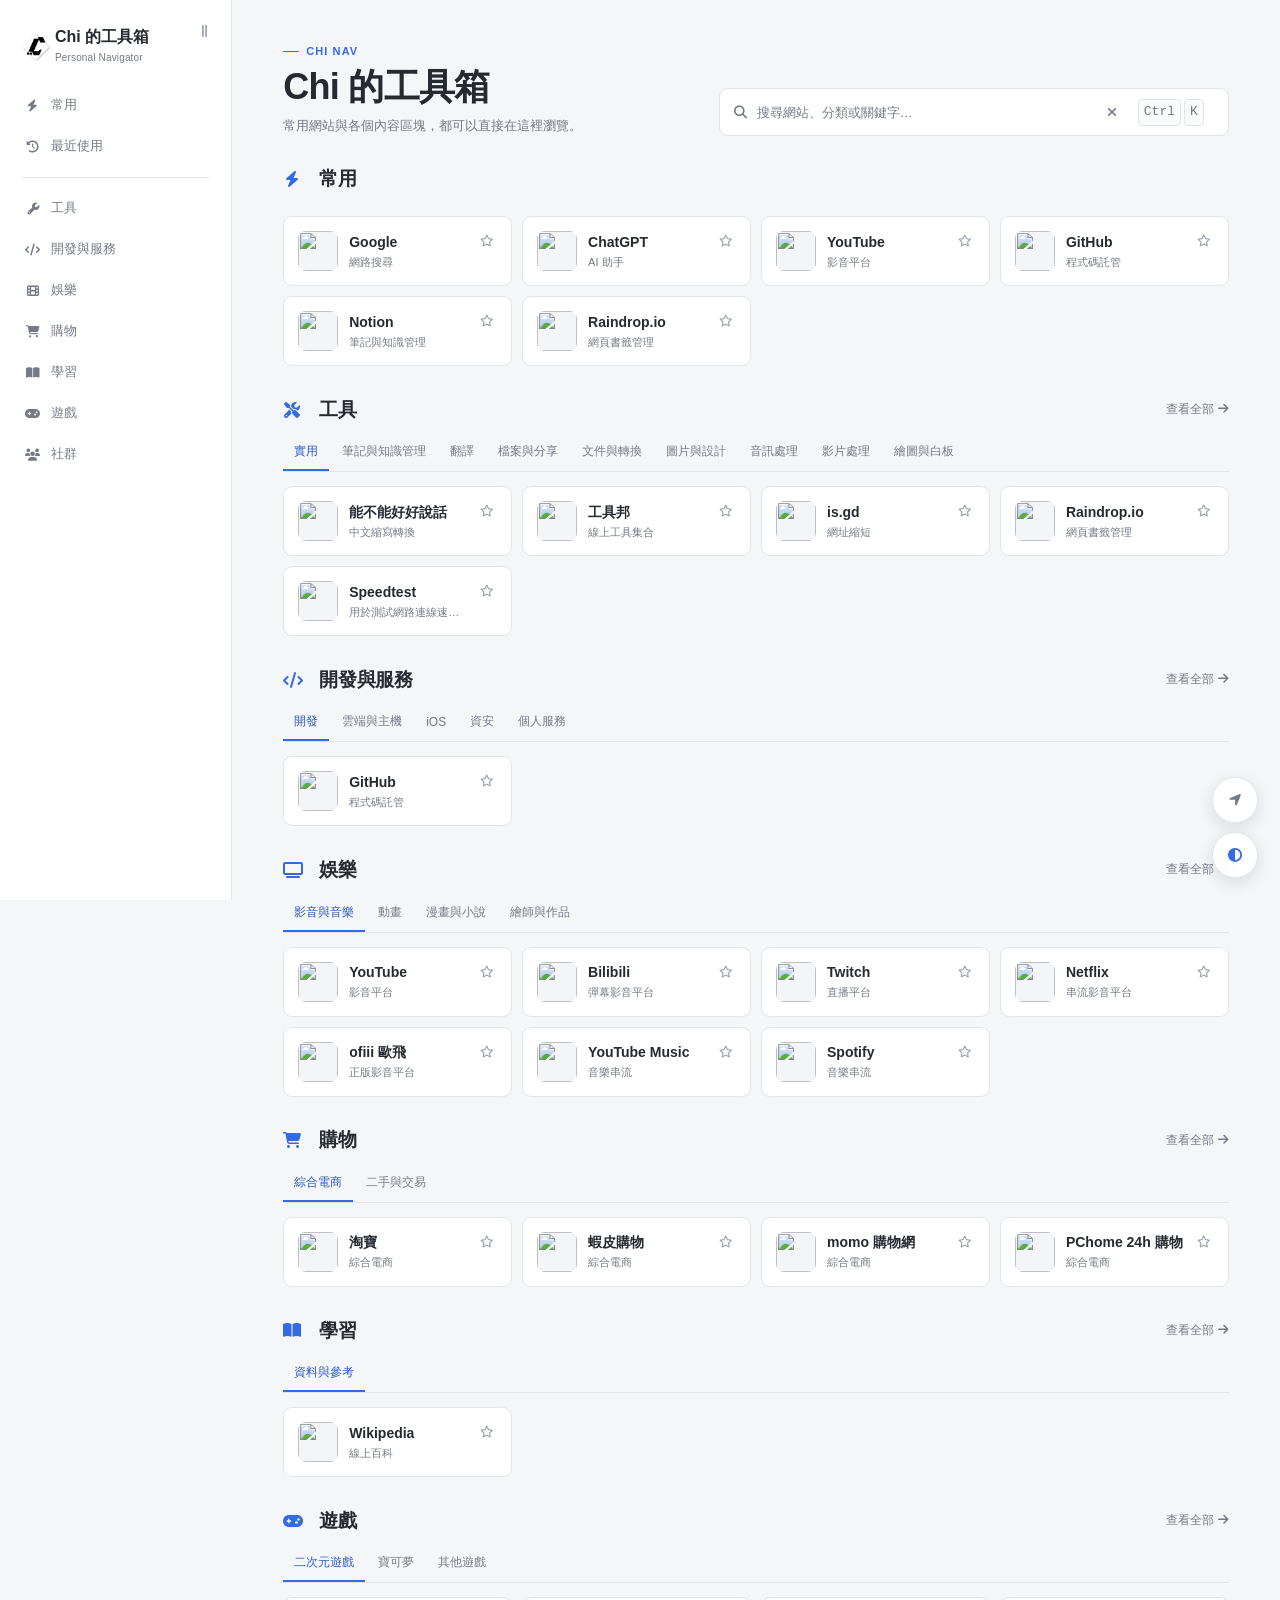
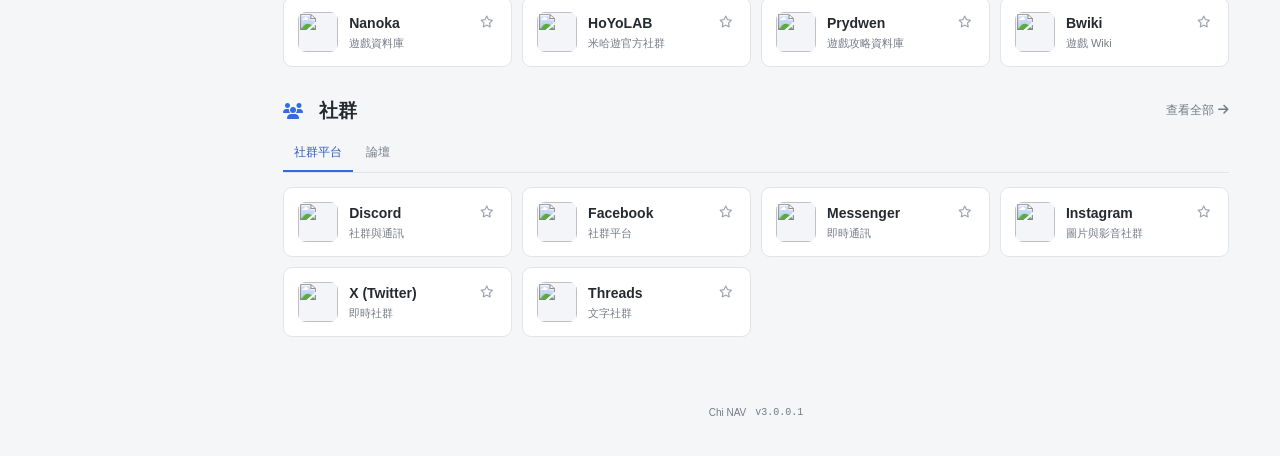
==== commit 11ca4b5f: "fix: restore index dependency version" ====
--- a/index.html
+++ b/index.html
@@ -7,6 +7,9 @@
 <meta name="description" content="Chi 的個人網站導航與常用工具箱">
 <meta name="apple-mobile-web-app-capable" content="yes">
 <meta name="apple-mobile-web-app-status-bar-style" content="default">
+<meta name="apple-touch-icon" content="assets/icon/icon-wb.png?v=3.0.0.1">
+<meta name="apple-mobile-web-app-capable" content="yes">
+<meta name="apple-mobile-web-app-status-bar-style" content="default">
 <meta name="apple-mobile-web-app-title" content="Chi NAV">
 <meta name="mobile-web-app-capable" content="yes">
 <meta name="application-name" content="Chi NAV">
@@ -14,7 +17,7 @@
 <link rel="icon" type="image/png" href="assets/icon/icon-wb.png?v=3.0.0.1">
 <link rel="apple-touch-icon" href="assets/icon/icon-wb.png?v=3.0.0.1">
 <title>Chi 的工具箱</title>
-<link rel="stylesheet" href="https://cdnjs.cloudflare.com/ajax/libs/font-awesome/3.0.0.1/css/all.min.css" crossorigin="anonymous" referrerpolicy="no-referrer">
+<link rel="stylesheet" href="https://cdnjs.cloudflare.com/ajax/libs/font-awesome/6.4.0/css/all.min.css" crossorigin="anonymous" referrerpolicy="no-referrer">
 <link rel="stylesheet" href="css/style.css?v=3.0.0.1">
 <link rel="stylesheet" href="css/responsive.css?v=3.0.0.1">
 <link rel="stylesheet" href="css/theme.css?v=3.0.0.1">
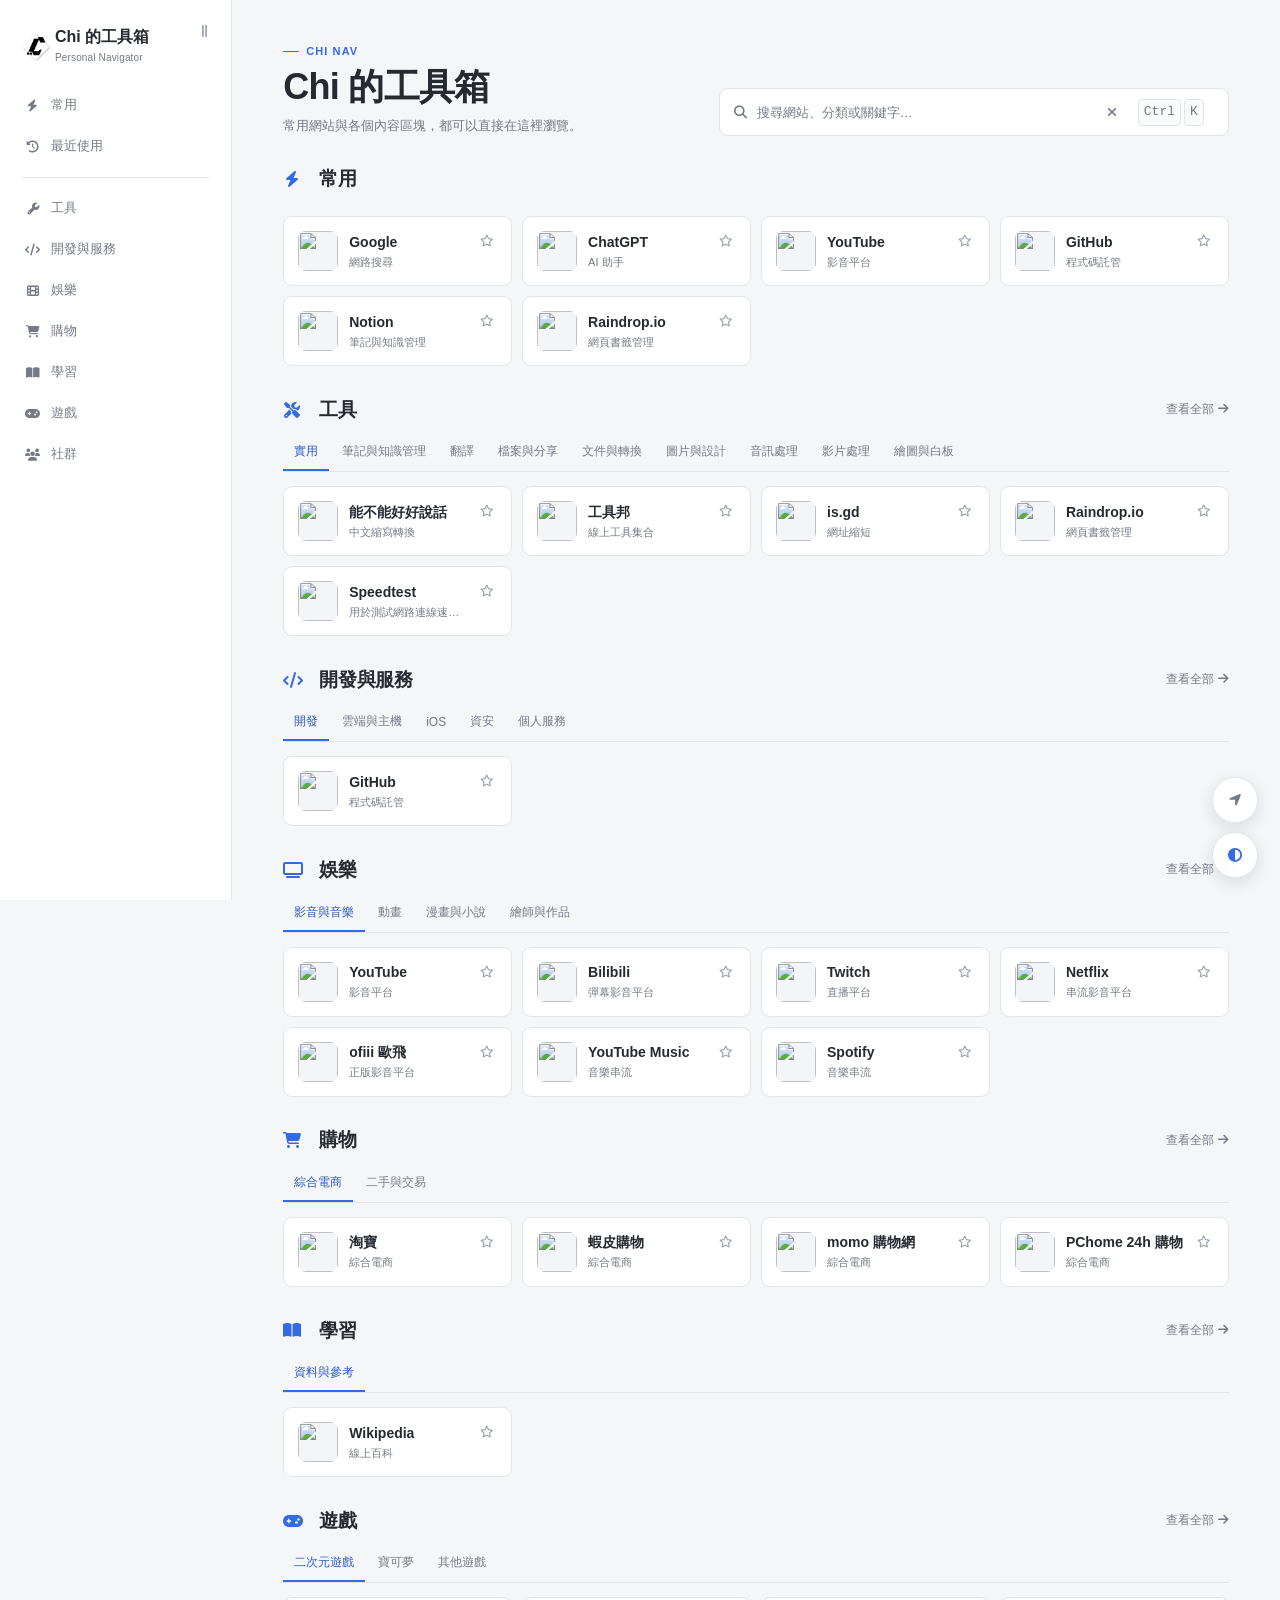
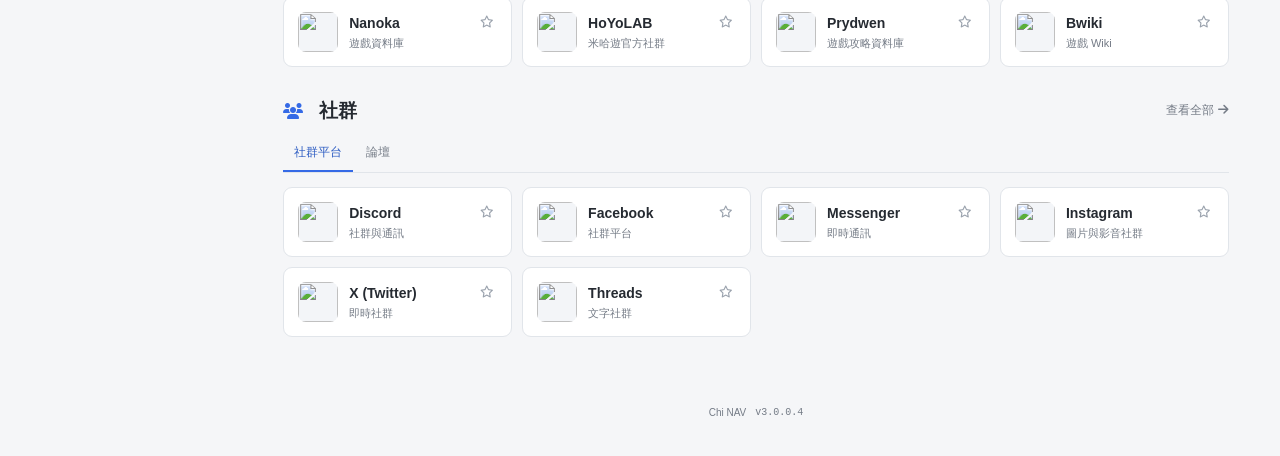
==== commit 36a52ddd: "fix: synchronize all app assets to v3.0.0.4" ====
--- a/index.html
+++ b/index.html
@@ -7,28 +7,28 @@
 <meta name="description" content="Chi 的個人網站導航與常用工具箱">
 <meta name="apple-mobile-web-app-capable" content="yes">
 <meta name="apple-mobile-web-app-status-bar-style" content="default">
-<meta name="apple-touch-icon" content="assets/icon/icon-wb.png?v=3.0.0.1">
+<meta name="apple-touch-icon" content="assets/icon/icon-wb.png?v=3.0.0.4">
 <meta name="apple-mobile-web-app-capable" content="yes">
 <meta name="apple-mobile-web-app-status-bar-style" content="default">
 <meta name="apple-mobile-web-app-title" content="Chi NAV">
 <meta name="mobile-web-app-capable" content="yes">
 <meta name="application-name" content="Chi NAV">
-<link rel="manifest" href="manifest.json?v=3.0.0.1">
-<link rel="icon" type="image/png" href="assets/icon/icon-wb.png?v=3.0.0.1">
-<link rel="apple-touch-icon" href="assets/icon/icon-wb.png?v=3.0.0.1">
+<link rel="manifest" href="manifest.json?v=3.0.0.4">
+<link rel="icon" type="image/png" href="assets/icon/icon-wb.png?v=3.0.0.4">
+<link rel="apple-touch-icon" href="assets/icon/icon-wb.png?v=3.0.0.4">
 <title>Chi 的工具箱</title>
 <link rel="stylesheet" href="https://cdnjs.cloudflare.com/ajax/libs/font-awesome/6.4.0/css/all.min.css" crossorigin="anonymous" referrerpolicy="no-referrer">
-<link rel="stylesheet" href="css/style.css?v=3.0.0.1">
-<link rel="stylesheet" href="css/responsive.css?v=3.0.0.1">
-<link rel="stylesheet" href="css/theme.css?v=3.0.0.1">
-<link rel="stylesheet" href="css/update.css?v=3.0.0.1">
-<link rel="stylesheet" href="css/card-tooltip.css?v=3.0.0.1">
-<link rel="stylesheet" href="css/enhancements.css?v=3.0.0.1">
-<link rel="stylesheet" href="css/loading.css?v=3.0.0.1">
-<link rel="stylesheet" href="css/category-page.css?v=3.0.0.1">
-<link rel="stylesheet" href="css/design-system.css?v=3.0.0.1">
-<link rel="stylesheet" href="css/card-layout.css?v=3.0.0.1">
-<script src="js/theme.js?v=3.0.0.1"></script>
+<link rel="stylesheet" href="css/style.css?v=3.0.0.4">
+<link rel="stylesheet" href="css/responsive.css?v=3.0.0.4">
+<link rel="stylesheet" href="css/theme.css?v=3.0.0.4">
+<link rel="stylesheet" href="css/update.css?v=3.0.0.4">
+<link rel="stylesheet" href="css/card-tooltip.css?v=3.0.0.4">
+<link rel="stylesheet" href="css/enhancements.css?v=3.0.0.4">
+<link rel="stylesheet" href="css/loading.css?v=3.0.0.4">
+<link rel="stylesheet" href="css/category-page.css?v=3.0.0.4">
+<link rel="stylesheet" href="css/design-system.css?v=3.0.0.4">
+<link rel="stylesheet" href="css/card-layout.css?v=3.0.0.4">
+<script src="js/theme.js?v=3.0.0.4"></script>
 </head>
 <body>
 <aside class="sidebar">
@@ -39,11 +39,11 @@
 <main id="home" class="main-content">
   <header class="topbar"><div class="page-intro"><span class="eyebrow">CHI NAV</span><h2>Chi 的工具箱</h2><p>常用網站與各個內容區塊，都可以直接在這裡瀏覽。</p></div><div class="search-box" role="search"><i class="fa-solid fa-magnifying-glass" aria-hidden="true"></i><input id="search-input" type="search" placeholder="搜尋網站、分類或關鍵字…" autocomplete="off" aria-label="搜尋網站、分類或關鍵字"><button class="search-clear" id="search-clear" type="button" aria-label="清除搜尋"><i class="fa-solid fa-xmark"></i></button><span class="shortcut"><kbd>Ctrl</kbd><kbd>K</kbd></span><span id="search-result-info" aria-live="polite"></span></div></header>
   <div id="js-main-content" aria-live="polite" aria-busy="true"><div class="app-loading" role="status" aria-label="正在載入 NAV"><div class="app-loading-stage"><div class="app-loading-ring app-loading-ring-a"></div><div class="app-loading-ring app-loading-ring-b"></div><div class="app-loading-core"><span class="app-loading-logo">◇</span></div><div class="app-loading-orbit-dot app-loading-orbit-dot-a"></div><div class="app-loading-orbit-dot app-loading-orbit-dot-b"></div><div class="app-loading-orbit-dot app-loading-orbit-dot-c"></div></div><div class="app-loading-brand">Chi NAV</div><div class="app-loading-text">正在準備你的導航<span class="app-loading-ellipsis" aria-hidden="true"><i></i><i></i><i></i></span></div><div class="app-loading-progress" aria-hidden="true"><span></span></div></div></div>
-  <footer class="site-footer"><span>Chi NAV</span><span id="site-version">v3.0.0.1</span></footer>
+  <footer class="site-footer"><span>Chi NAV</span><span id="site-version">v3.0.0.4</span></footer>
 </main>
 <div class="command-palette" id="command-palette" aria-hidden="true"><div class="command-backdrop" data-command-close></div><section class="command-dialog" role="dialog" aria-modal="true" aria-labelledby="command-title"><div class="command-head"><i class="fa-solid fa-terminal" aria-hidden="true"></i><span id="command-title" class="sr-only">搜尋網站與指令</span><input id="command-input" type="search" placeholder="輸入網站、分類或指令…" autocomplete="off" aria-label="Command Palette"><button type="button" data-command-close aria-label="關閉"><i class="fa-solid fa-xmark"></i></button></div><div class="command-hint" id="command-hint">↑ ↓ 選擇　·　Enter 開啟　·　Esc 關閉</div><div class="command-results" id="command-results"></div></section></div>
 <div class="toast" id="js-toast" role="status"><div class="toast-title"><i class="fa-solid fa-circle-check" aria-hidden="true"></i><span>腳本已複製</span></div><div class="toast-desc">請到對應網頁開啟 Console 後貼上執行。</div></div>
 <div class="update-toast" id="update-toast" role="status" aria-live="polite"><div><strong>發現新版本</strong><span id="update-version">網站已更新</span></div><div class="update-actions"><button id="update-reload" type="button">立即更新</button><button id="update-close" type="button" class="update-close" aria-label="關閉更新提示">關閉</button></div></div>
-<script src="js/utils.js?v=3.0.0.1"></script><script src="js/data.js?v=3.0.0.1"></script><script src="js/storage.js?v=3.0.0.1"></script><script src="js/update.js?v=3.0.0.1"></script><script src="js/search.js?v=3.0.0.1"></script><script src="js/navigation.js?v=3.0.0.1"></script><script src="js/render.js?v=3.0.0.1"></script><script src="js/app.js?v=3.0.0.1"></script><script src="js/card-tooltip.js?v=3.0.0.1"></script><script src="js/bootstrap.js?v=3.0.0.1"></script>
+<script src="js/utils.js?v=3.0.0.4"></script><script src="js/data.js?v=3.0.0.4"></script><script src="js/storage.js?v=3.0.0.4"></script><script src="js/update.js?v=3.0.0.4"></script><script src="js/search.js?v=3.0.0.4"></script><script src="js/navigation.js?v=3.0.0.4"></script><script src="js/render.js?v=3.0.0.4"></script><script src="js/app.js?v=3.0.0.4"></script><script src="js/card-tooltip.js?v=3.0.0.4"></script><script src="js/bootstrap.js?v=3.0.0.4"></script>
 </body>
 </html>
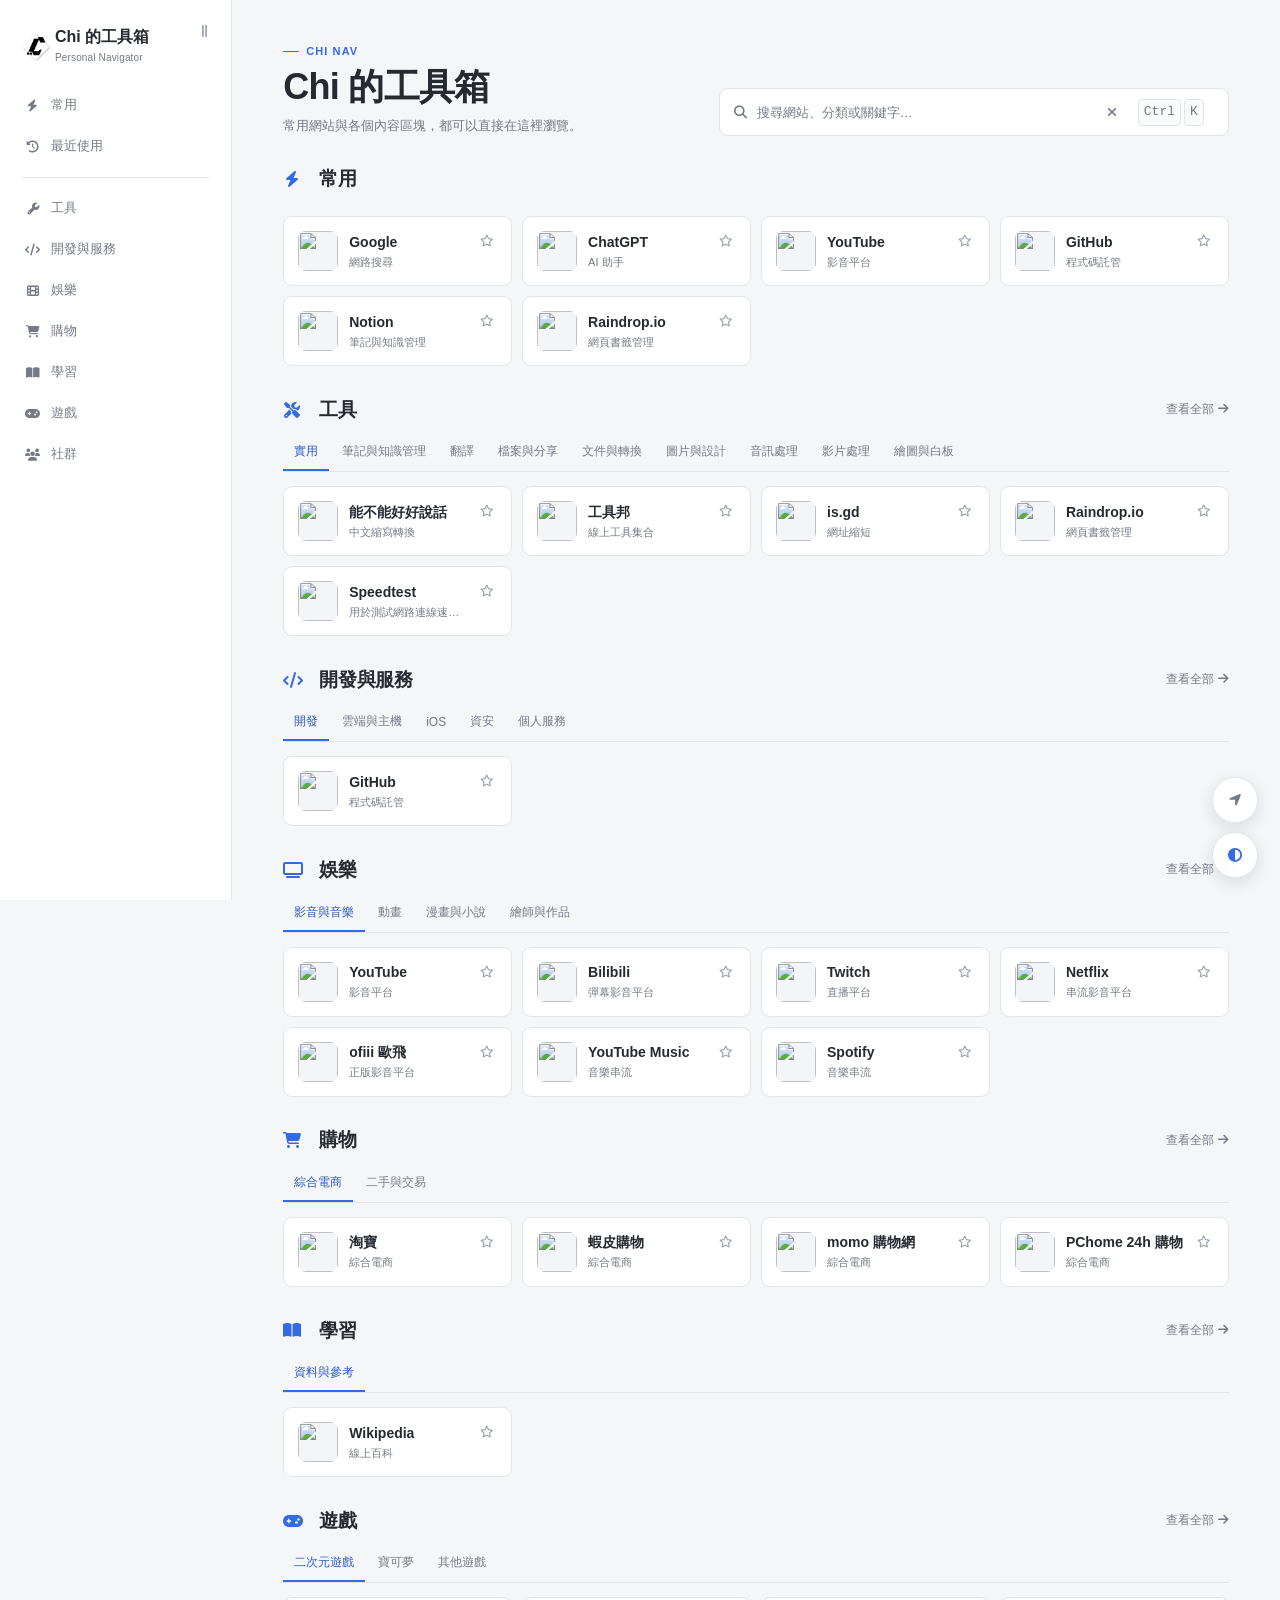
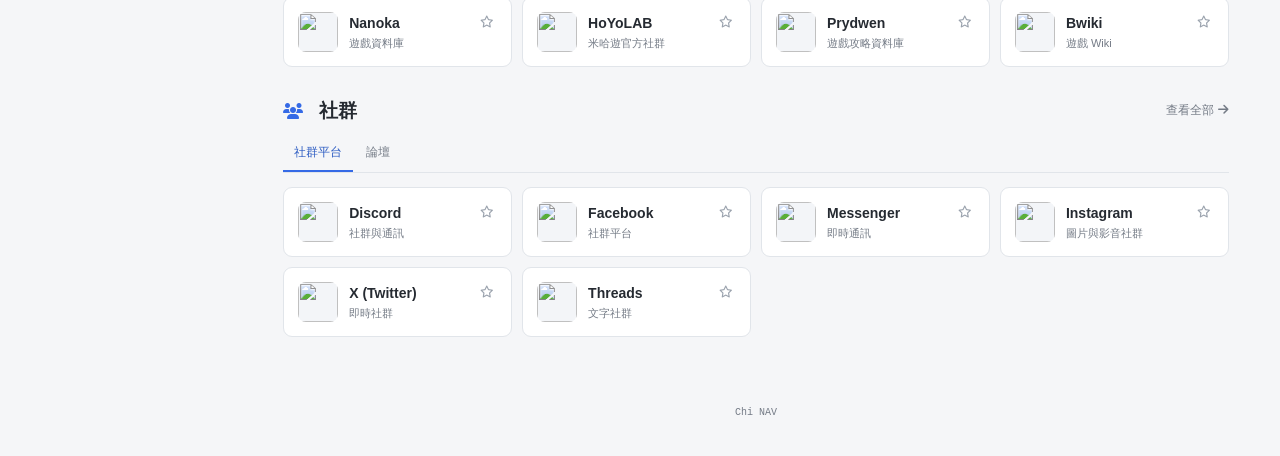
==== commit 7f00ca9e: "chore: remove NAV version display" ====
--- a/index.html
+++ b/index.html
@@ -7,28 +7,26 @@
 <meta name="description" content="Chi 的個人網站導航與常用工具箱">
 <meta name="apple-mobile-web-app-capable" content="yes">
 <meta name="apple-mobile-web-app-status-bar-style" content="default">
-<meta name="apple-touch-icon" content="assets/icon/icon-wb.png?v=3.0.0.4">
-<meta name="apple-mobile-web-app-capable" content="yes">
-<meta name="apple-mobile-web-app-status-bar-style" content="default">
+<meta name="apple-touch-icon" content="assets/icon/icon-wb.png">
 <meta name="apple-mobile-web-app-title" content="Chi NAV">
 <meta name="mobile-web-app-capable" content="yes">
 <meta name="application-name" content="Chi NAV">
-<link rel="manifest" href="manifest.json?v=3.0.0.4">
-<link rel="icon" type="image/png" href="assets/icon/icon-wb.png?v=3.0.0.4">
-<link rel="apple-touch-icon" href="assets/icon/icon-wb.png?v=3.0.0.4">
+<link rel="manifest" href="manifest.json">
+<link rel="icon" type="image/png" href="assets/icon/icon-wb.png">
+<link rel="apple-touch-icon" href="assets/icon/icon-wb.png">
 <title>Chi 的工具箱</title>
 <link rel="stylesheet" href="https://cdnjs.cloudflare.com/ajax/libs/font-awesome/6.4.0/css/all.min.css" crossorigin="anonymous" referrerpolicy="no-referrer">
-<link rel="stylesheet" href="css/style.css?v=3.0.0.4">
-<link rel="stylesheet" href="css/responsive.css?v=3.0.0.4">
-<link rel="stylesheet" href="css/theme.css?v=3.0.0.4">
-<link rel="stylesheet" href="css/update.css?v=3.0.0.4">
-<link rel="stylesheet" href="css/card-tooltip.css?v=3.0.0.4">
-<link rel="stylesheet" href="css/enhancements.css?v=3.0.0.4">
-<link rel="stylesheet" href="css/loading.css?v=3.0.0.4">
-<link rel="stylesheet" href="css/category-page.css?v=3.0.0.4">
-<link rel="stylesheet" href="css/design-system.css?v=3.0.0.4">
-<link rel="stylesheet" href="css/card-layout.css?v=3.0.0.4">
-<script src="js/theme.js?v=3.0.0.4"></script>
+<link rel="stylesheet" href="css/style.css">
+<link rel="stylesheet" href="css/responsive.css">
+<link rel="stylesheet" href="css/theme.css">
+<link rel="stylesheet" href="css/update.css">
+<link rel="stylesheet" href="css/card-tooltip.css">
+<link rel="stylesheet" href="css/enhancements.css">
+<link rel="stylesheet" href="css/loading.css">
+<link rel="stylesheet" href="css/category-page.css">
+<link rel="stylesheet" href="css/design-system.css">
+<link rel="stylesheet" href="css/card-layout.css">
+<script src="js/theme.js"></script>
 </head>
 <body>
 <aside class="sidebar">
@@ -39,11 +37,10 @@
 <main id="home" class="main-content">
   <header class="topbar"><div class="page-intro"><span class="eyebrow">CHI NAV</span><h2>Chi 的工具箱</h2><p>常用網站與各個內容區塊，都可以直接在這裡瀏覽。</p></div><div class="search-box" role="search"><i class="fa-solid fa-magnifying-glass" aria-hidden="true"></i><input id="search-input" type="search" placeholder="搜尋網站、分類或關鍵字…" autocomplete="off" aria-label="搜尋網站、分類或關鍵字"><button class="search-clear" id="search-clear" type="button" aria-label="清除搜尋"><i class="fa-solid fa-xmark"></i></button><span class="shortcut"><kbd>Ctrl</kbd><kbd>K</kbd></span><span id="search-result-info" aria-live="polite"></span></div></header>
   <div id="js-main-content" aria-live="polite" aria-busy="true"><div class="app-loading" role="status" aria-label="正在載入 NAV"><div class="app-loading-stage"><div class="app-loading-ring app-loading-ring-a"></div><div class="app-loading-ring app-loading-ring-b"></div><div class="app-loading-core"><span class="app-loading-logo">◇</span></div><div class="app-loading-orbit-dot app-loading-orbit-dot-a"></div><div class="app-loading-orbit-dot app-loading-orbit-dot-b"></div><div class="app-loading-orbit-dot app-loading-orbit-dot-c"></div></div><div class="app-loading-brand">Chi NAV</div><div class="app-loading-text">正在準備你的導航<span class="app-loading-ellipsis" aria-hidden="true"><i></i><i></i><i></i></span></div><div class="app-loading-progress" aria-hidden="true"><span></span></div></div></div>
-  <footer class="site-footer"><span>Chi NAV</span><span id="site-version">v3.0.0.4</span></footer>
+  <footer class="site-footer"><span>Chi NAV</span></footer>
 </main>
 <div class="command-palette" id="command-palette" aria-hidden="true"><div class="command-backdrop" data-command-close></div><section class="command-dialog" role="dialog" aria-modal="true" aria-labelledby="command-title"><div class="command-head"><i class="fa-solid fa-terminal" aria-hidden="true"></i><span id="command-title" class="sr-only">搜尋網站與指令</span><input id="command-input" type="search" placeholder="輸入網站、分類或指令…" autocomplete="off" aria-label="Command Palette"><button type="button" data-command-close aria-label="關閉"><i class="fa-solid fa-xmark"></i></button></div><div class="command-hint" id="command-hint">↑ ↓ 選擇　·　Enter 開啟　·　Esc 關閉</div><div class="command-results" id="command-results"></div></section></div>
 <div class="toast" id="js-toast" role="status"><div class="toast-title"><i class="fa-solid fa-circle-check" aria-hidden="true"></i><span>腳本已複製</span></div><div class="toast-desc">請到對應網頁開啟 Console 後貼上執行。</div></div>
-<div class="update-toast" id="update-toast" role="status" aria-live="polite"><div><strong>發現新版本</strong><span id="update-version">網站已更新</span></div><div class="update-actions"><button id="update-reload" type="button">立即更新</button><button id="update-close" type="button" class="update-close" aria-label="關閉更新提示">關閉</button></div></div>
-<script src="js/utils.js?v=3.0.0.4"></script><script src="js/data.js?v=3.0.0.4"></script><script src="js/storage.js?v=3.0.0.4"></script><script src="js/update.js?v=3.0.0.4"></script><script src="js/search.js?v=3.0.0.4"></script><script src="js/navigation.js?v=3.0.0.4"></script><script src="js/render.js?v=3.0.0.4"></script><script src="js/app.js?v=3.0.0.4"></script><script src="js/card-tooltip.js?v=3.0.0.4"></script><script src="js/bootstrap.js?v=3.0.0.4"></script>
+<script src="js/utils.js"></script><script src="js/data.js"></script><script src="js/storage.js"></script><script src="js/update.js"></script><script src="js/search.js"></script><script src="js/navigation.js"></script><script src="js/render.js"></script><script src="js/app.js"></script><script src="js/card-tooltip.js"></script><script src="js/bootstrap.js"></script>
 </body>
 </html>
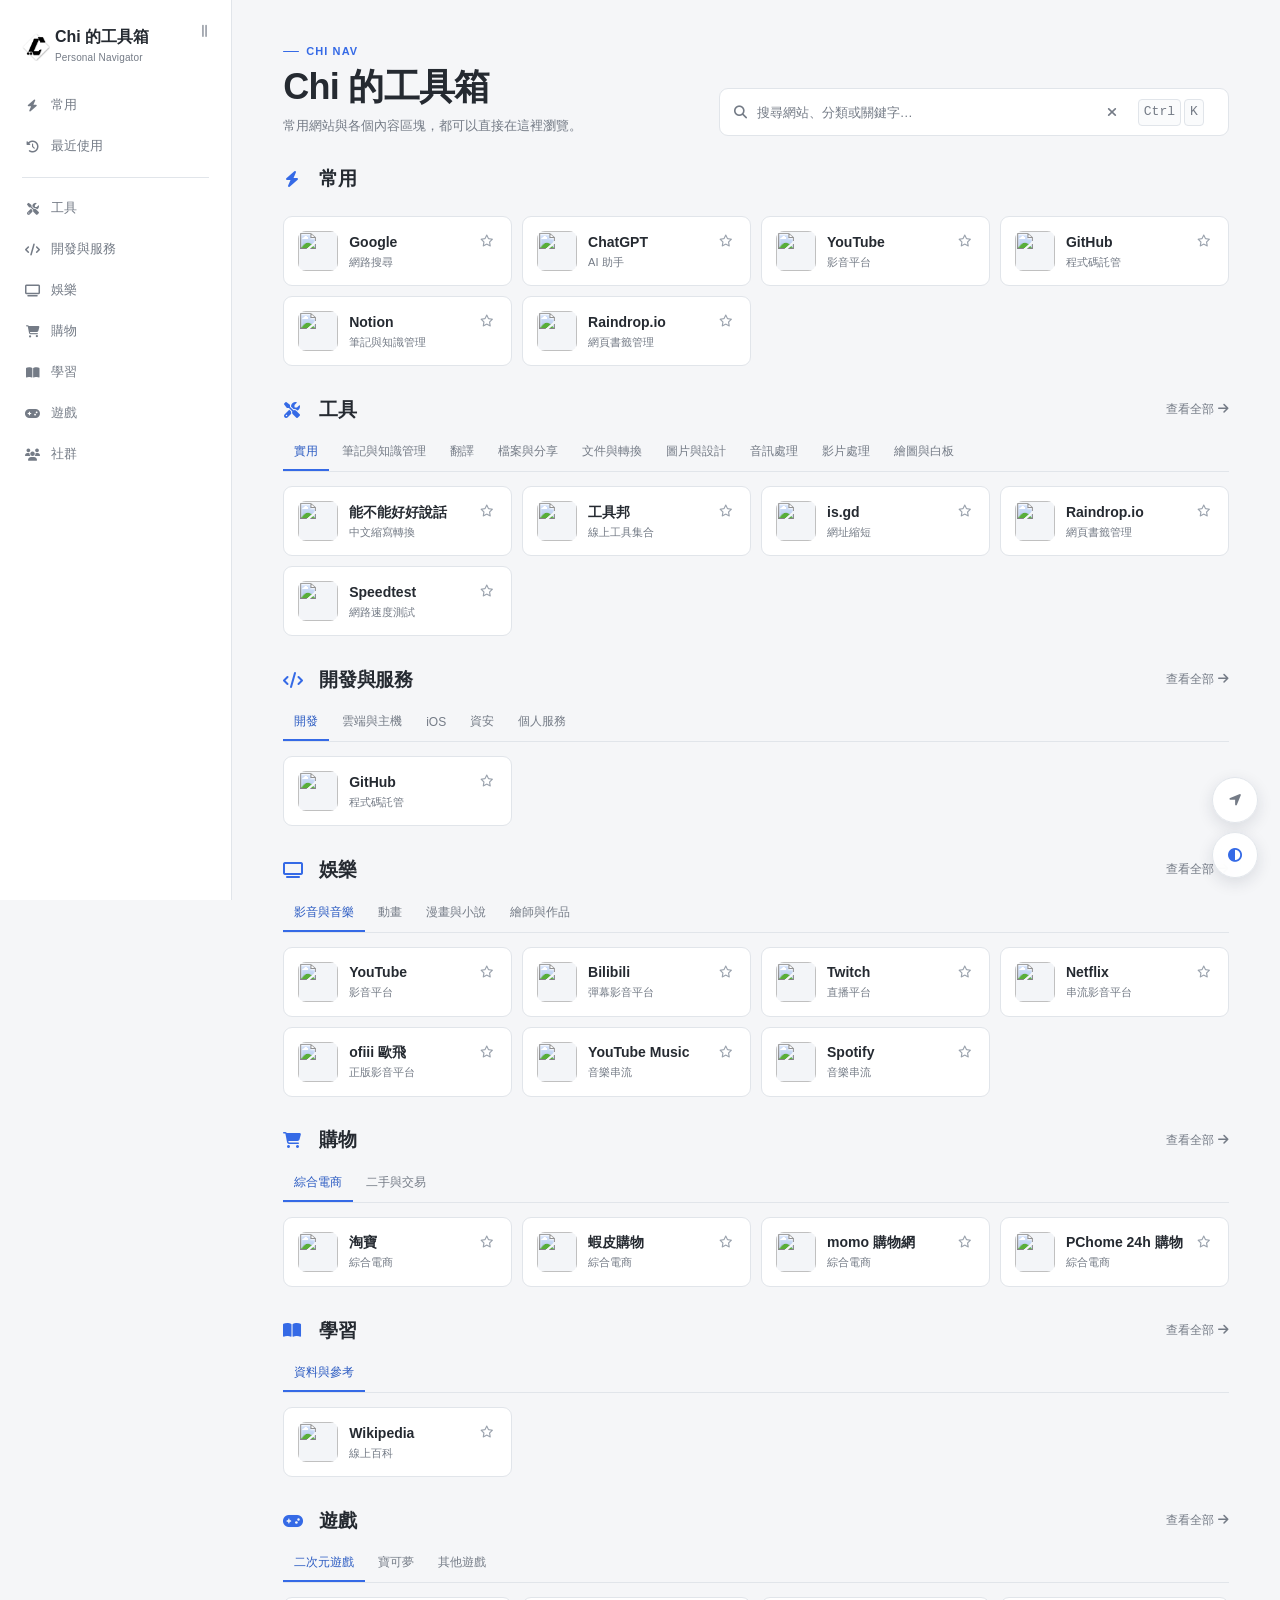
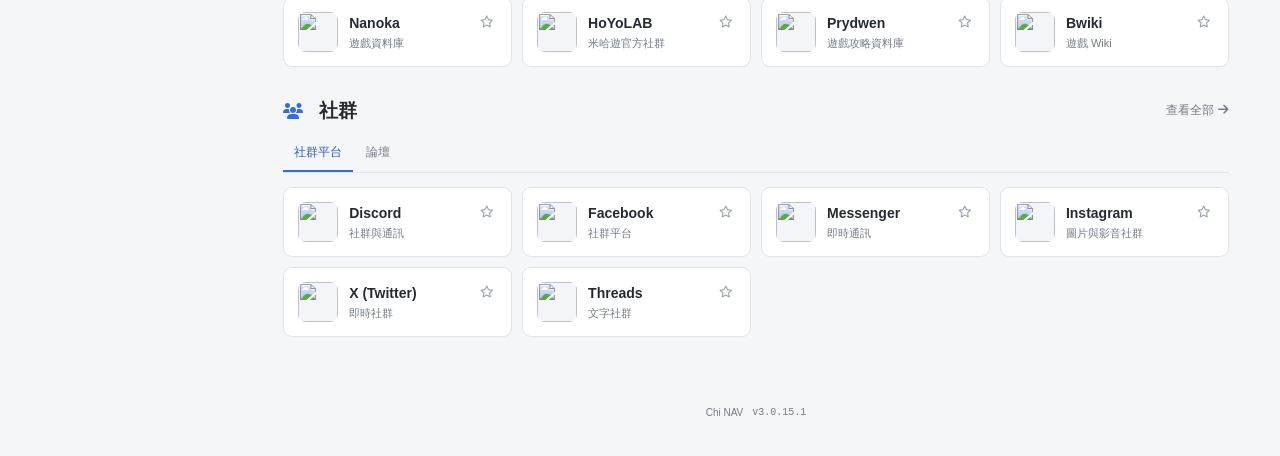
==== commit 42920c50: "fix: restore visible version placeholder" ====
--- a/index.html
+++ b/index.html
@@ -37,7 +37,7 @@
 <main id="home" class="main-content">
   <header class="topbar"><div class="page-intro"><span class="eyebrow">CHI NAV</span><h2>Chi 的工具箱</h2><p>常用網站與各個內容區塊，都可以直接在這裡瀏覽。</p></div><div class="search-box" role="search"><i class="fa-solid fa-magnifying-glass" aria-hidden="true"></i><input id="search-input" type="search" placeholder="搜尋網站、分類或關鍵字…" autocomplete="off" aria-label="搜尋網站、分類或關鍵字"><button class="search-clear" id="search-clear" type="button" aria-label="清除搜尋"><i class="fa-solid fa-xmark"></i></button><span class="shortcut"><kbd>Ctrl</kbd><kbd>K</kbd></span><span id="search-result-info" aria-live="polite"></span></div></header>
   <div id="js-main-content" aria-live="polite" aria-busy="true"><div class="app-loading" role="status" aria-label="正在載入 NAV"><div class="app-loading-stage"><div class="app-loading-ring app-loading-ring-a"></div><div class="app-loading-ring app-loading-ring-b"></div><div class="app-loading-core"><span class="app-loading-logo">◇</span></div><div class="app-loading-orbit-dot app-loading-orbit-dot-a"></div><div class="app-loading-orbit-dot app-loading-orbit-dot-b"></div><div class="app-loading-orbit-dot app-loading-orbit-dot-c"></div></div><div class="app-loading-brand">Chi NAV</div><div class="app-loading-text">正在準備你的導航<span class="app-loading-ellipsis" aria-hidden="true"><i></i><i></i><i></i></span></div><div class="app-loading-progress" aria-hidden="true"><span></span></div></div></div>
-  <footer class="site-footer"><span>Chi NAV</span></footer>
+  <footer class="site-footer"><span>Chi NAV</span><span id="site-version" class="site-version" aria-label="目前版本"></span></footer>
 </main>
 <div class="command-palette" id="command-palette" aria-hidden="true"><div class="command-backdrop" data-command-close></div><section class="command-dialog" role="dialog" aria-modal="true" aria-labelledby="command-title"><div class="command-head"><i class="fa-solid fa-terminal" aria-hidden="true"></i><span id="command-title" class="sr-only">搜尋網站與指令</span><input id="command-input" type="search" placeholder="輸入網站、分類或指令…" autocomplete="off" aria-label="Command Palette"><button type="button" data-command-close aria-label="關閉"><i class="fa-solid fa-xmark"></i></button></div><div class="command-hint" id="command-hint">↑ ↓ 選擇　·　Enter 開啟　·　Esc 關閉</div><div class="command-results" id="command-results"></div></section></div>
 <div class="toast" id="js-toast" role="status"><div class="toast-title"><i class="fa-solid fa-circle-check" aria-hidden="true"></i><span>腳本已複製</span></div><div class="toast-desc">請到對應網頁開啟 Console 後貼上執行。</div></div>
--- a/css/theme.css
+++ b/css/theme.css
@@ -1,5 +1,3 @@
-:root{--bg:#f5f6f8;--surface:#fff;--surface-soft:#fafbfc;--surface-tint:#f5f7fa;--border:#e5e8ed;--border-hover:#c8d0da;--text:#20252d;--muted:#707987;--accent:#356ae6;--accent-soft:#edf3ff;--accent-strong:#356ae6;--shadow:0 2px 10px rgba(24,36,54,.055)}
-html[data-theme="dark"]{--bg:#17191d;--surface:#1e2126;--surface-soft:#23272d;--surface-tint:#20242a;--border:#30353d;--border-hover:#4a5360;--text:#edf0f4;--muted:#9da5b1;--accent:#82a7ff;--accent-soft:#263653;--accent-strong:#82a7ff;--shadow:0 4px 14px rgba(0,0,0,.22)}
 body{background:var(--bg);color:var(--text)}
 .sidebar{background:var(--surface);border-right:1px solid var(--border);box-shadow:none}.brand{padding-bottom:25px}.brand-mark{background:var(--text);box-shadow:none;border-radius:9px}.brand p{letter-spacing:.15px}.nav-menu{gap:2px}.nav-item{color:var(--muted);border-radius:7px}.nav-item i{color:currentColor}.nav-item:hover{background:var(--surface-soft);color:var(--text)}.nav-item.active{background:var(--accent-soft);color:var(--accent);box-shadow:none}.nav-divider{background:var(--border)}main{background:var(--bg)}.eyebrow{color:var(--accent)}.eyebrow:before{background:var(--accent)}.page-intro h2{letter-spacing:-.6px}.page-intro p{color:var(--muted)}
 .search-box{background:var(--surface);border:1px solid var(--border);box-shadow:var(--shadow);border-radius:9px}.search-box:focus-within{border-color:color-mix(in srgb,var(--accent) 50%,var(--border));box-shadow:0 0 0 3px var(--accent-soft)}.search-box>i{color:var(--muted)}.search-box input{color:var(--text)}.shortcut kbd{border-color:var(--border);background:var(--surface-soft)}.page-tabs{border-bottom:1px solid var(--border)}.page-tab{background:transparent;border-color:transparent;color:var(--muted);border-radius:7px}.page-tab:hover{background:var(--surface);border-color:var(--border);color:var(--text);transform:none}.page-tab.active{background:var(--accent-soft);border-color:transparent;color:var(--accent);box-shadow:none}
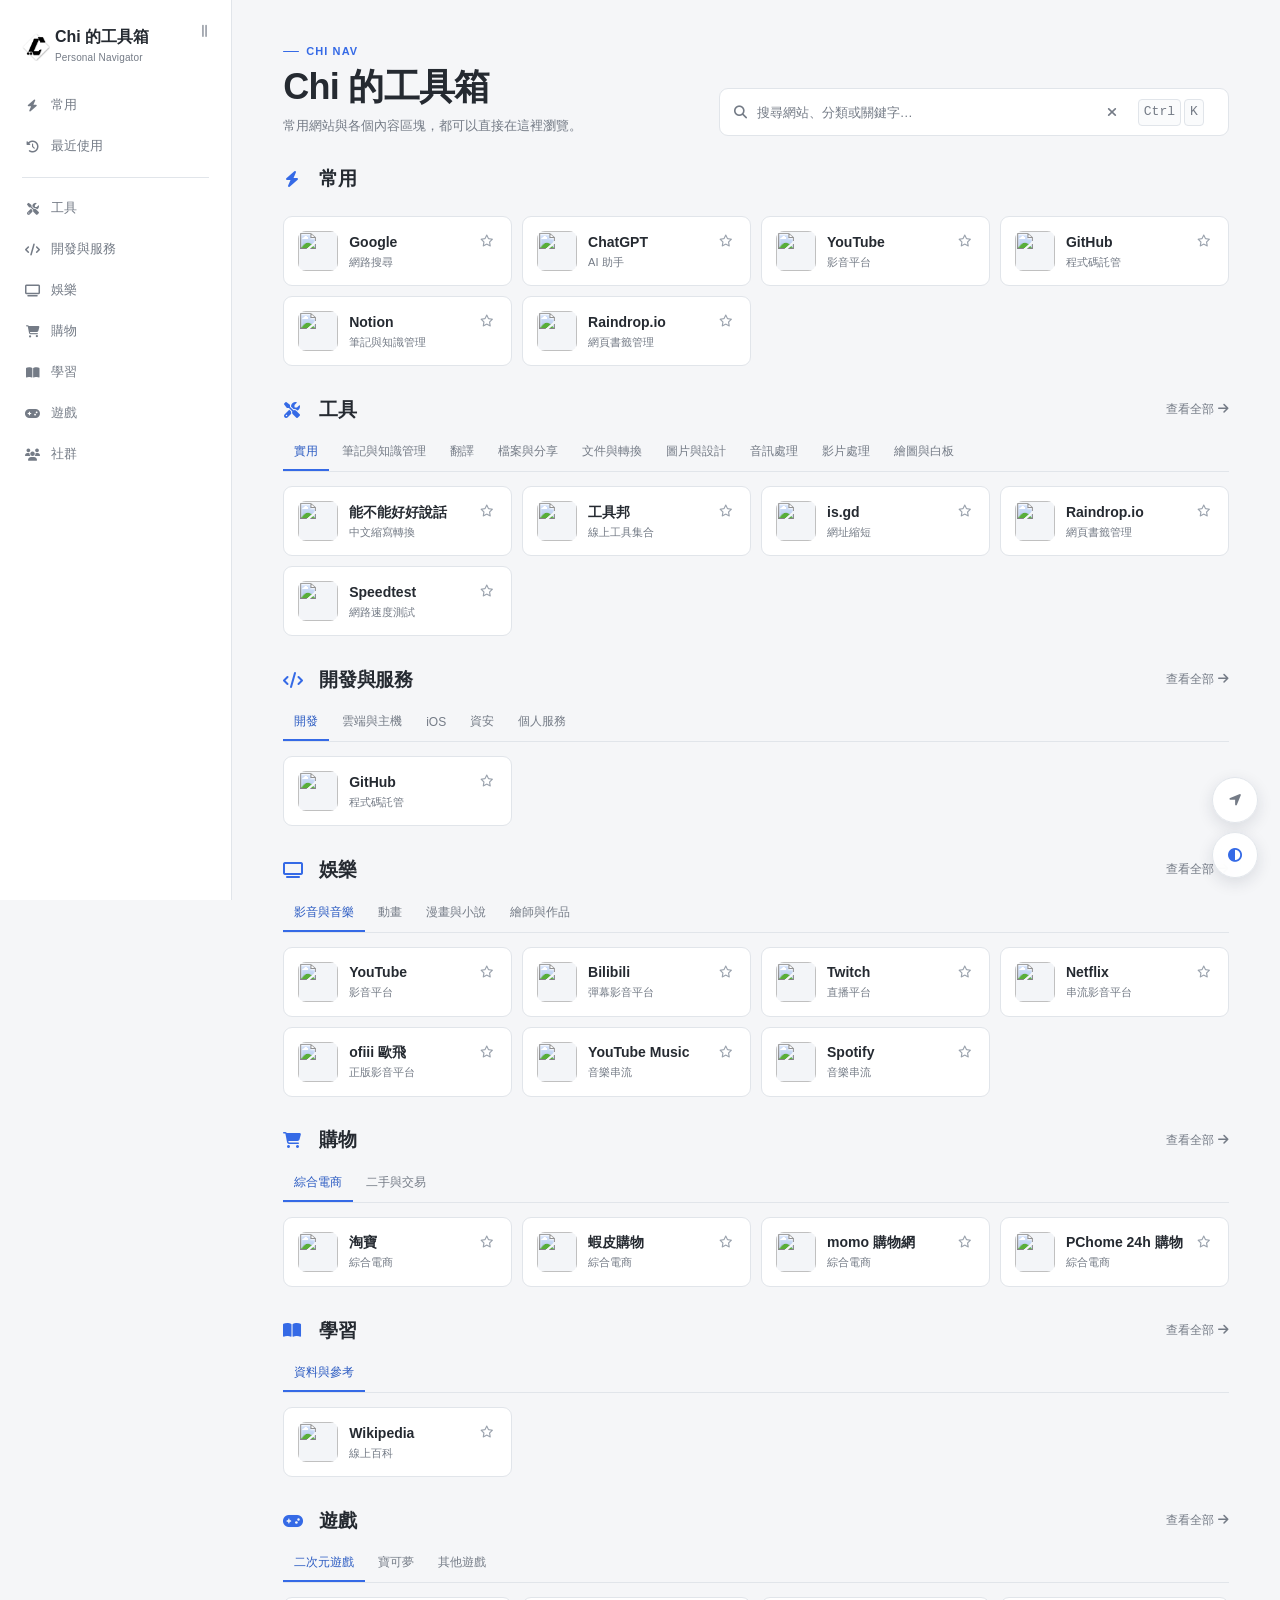
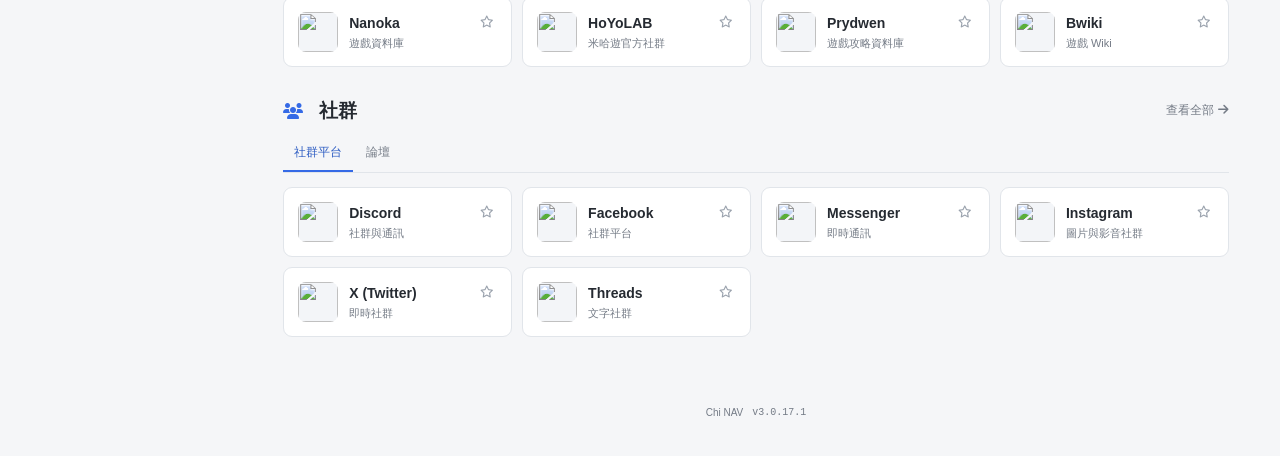
==== commit bb50103f: "fix: align browser theme color with PWA manifest" ====
--- a/index.html
+++ b/index.html
@@ -3,7 +3,7 @@
 <head>
 <meta charset="UTF-8">
 <meta name="viewport" content="width=device-width, initial-scale=1.0">
-<meta name="theme-color" content="#f5f6f8">
+<meta name="theme-color" content="#356ae6">
 <meta name="description" content="Chi 的個人網站導航與常用工具箱">
 <meta name="apple-mobile-web-app-capable" content="yes">
 <meta name="apple-mobile-web-app-status-bar-style" content="default">
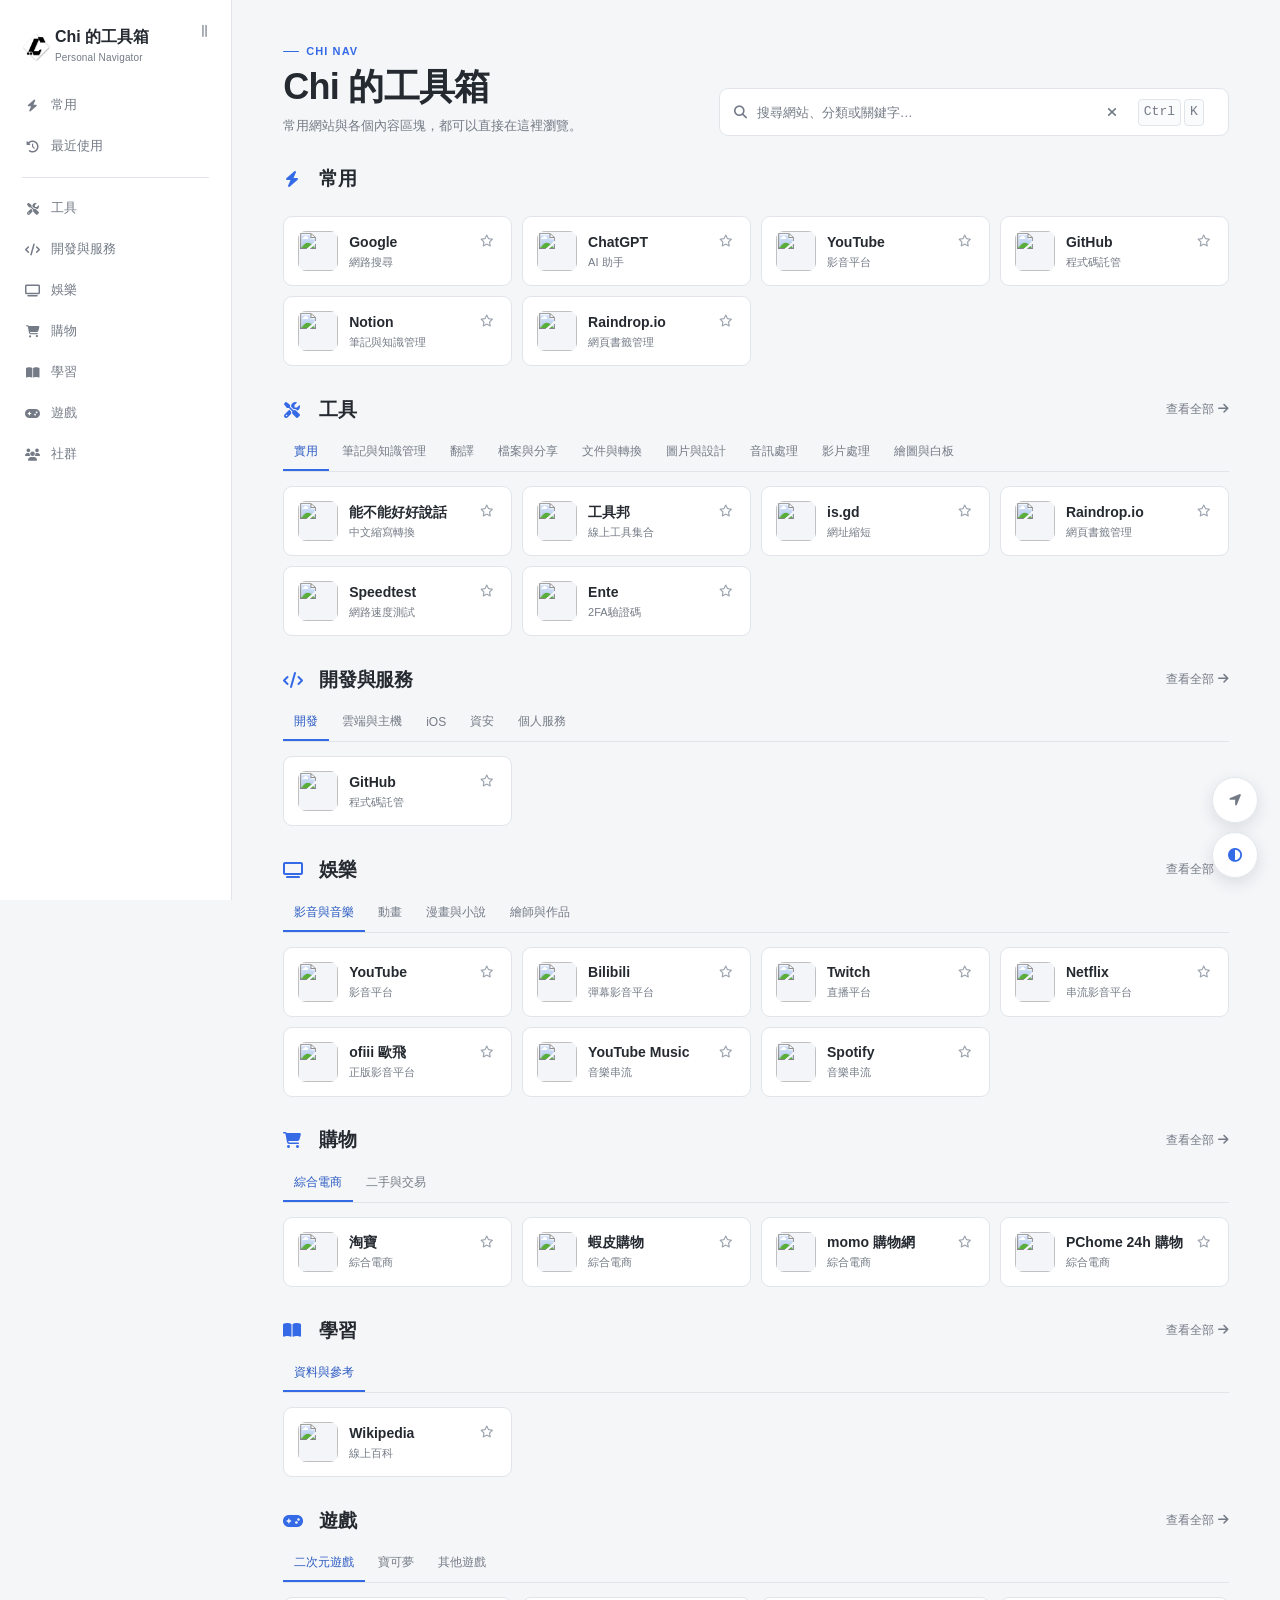
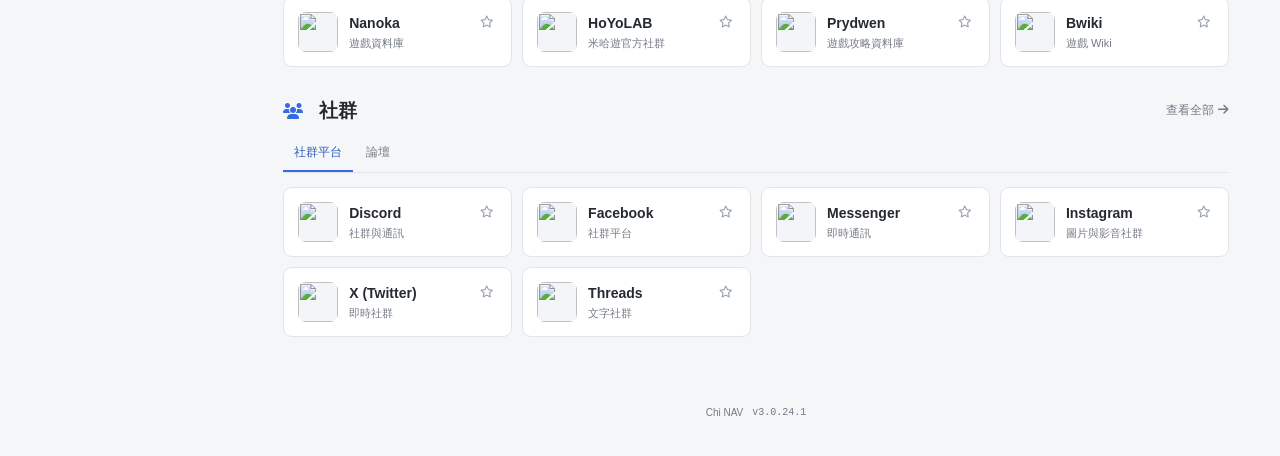
==== commit f2f390f6: "refactor: load metadata module before app" ====
--- a/index.html
+++ b/index.html
@@ -41,6 +41,6 @@
 </main>
 <div class="command-palette" id="command-palette" aria-hidden="true"><div class="command-backdrop" data-command-close></div><section class="command-dialog" role="dialog" aria-modal="true" aria-labelledby="command-title"><div class="command-head"><i class="fa-solid fa-terminal" aria-hidden="true"></i><span id="command-title" class="sr-only">搜尋網站與指令</span><input id="command-input" type="search" placeholder="輸入網站、分類或指令…" autocomplete="off" aria-label="Command Palette"><button type="button" data-command-close aria-label="關閉"><i class="fa-solid fa-xmark"></i></button></div><div class="command-hint" id="command-hint">↑ ↓ 選擇　·　Enter 開啟　·　Esc 關閉</div><div class="command-results" id="command-results"></div></section></div>
 <div class="toast" id="js-toast" role="status"><div class="toast-title"><i class="fa-solid fa-circle-check" aria-hidden="true"></i><span>腳本已複製</span></div><div class="toast-desc">請到對應網頁開啟 Console 後貼上執行。</div></div>
-<script src="js/utils.js"></script><script src="js/data.js"></script><script src="js/storage.js"></script><script src="js/update.js"></script><script src="js/search.js"></script><script src="js/navigation.js"></script><script src="js/render.js"></script><script src="js/app.js"></script><script src="js/card-tooltip.js"></script><script src="js/bootstrap.js"></script>
+<script src="js/utils.js"></script><script src="js/data.js"></script><script src="js/storage.js"></script><script src="js/update.js"></script><script src="js/search.js"></script><script src="js/navigation.js"></script><script src="js/render.js"></script><script src="js/data/metadata.js"></script><script src="js/app.js"></script><script src="js/card-tooltip.js"></script><script src="js/bootstrap.js"></script>
 </body>
 </html>
